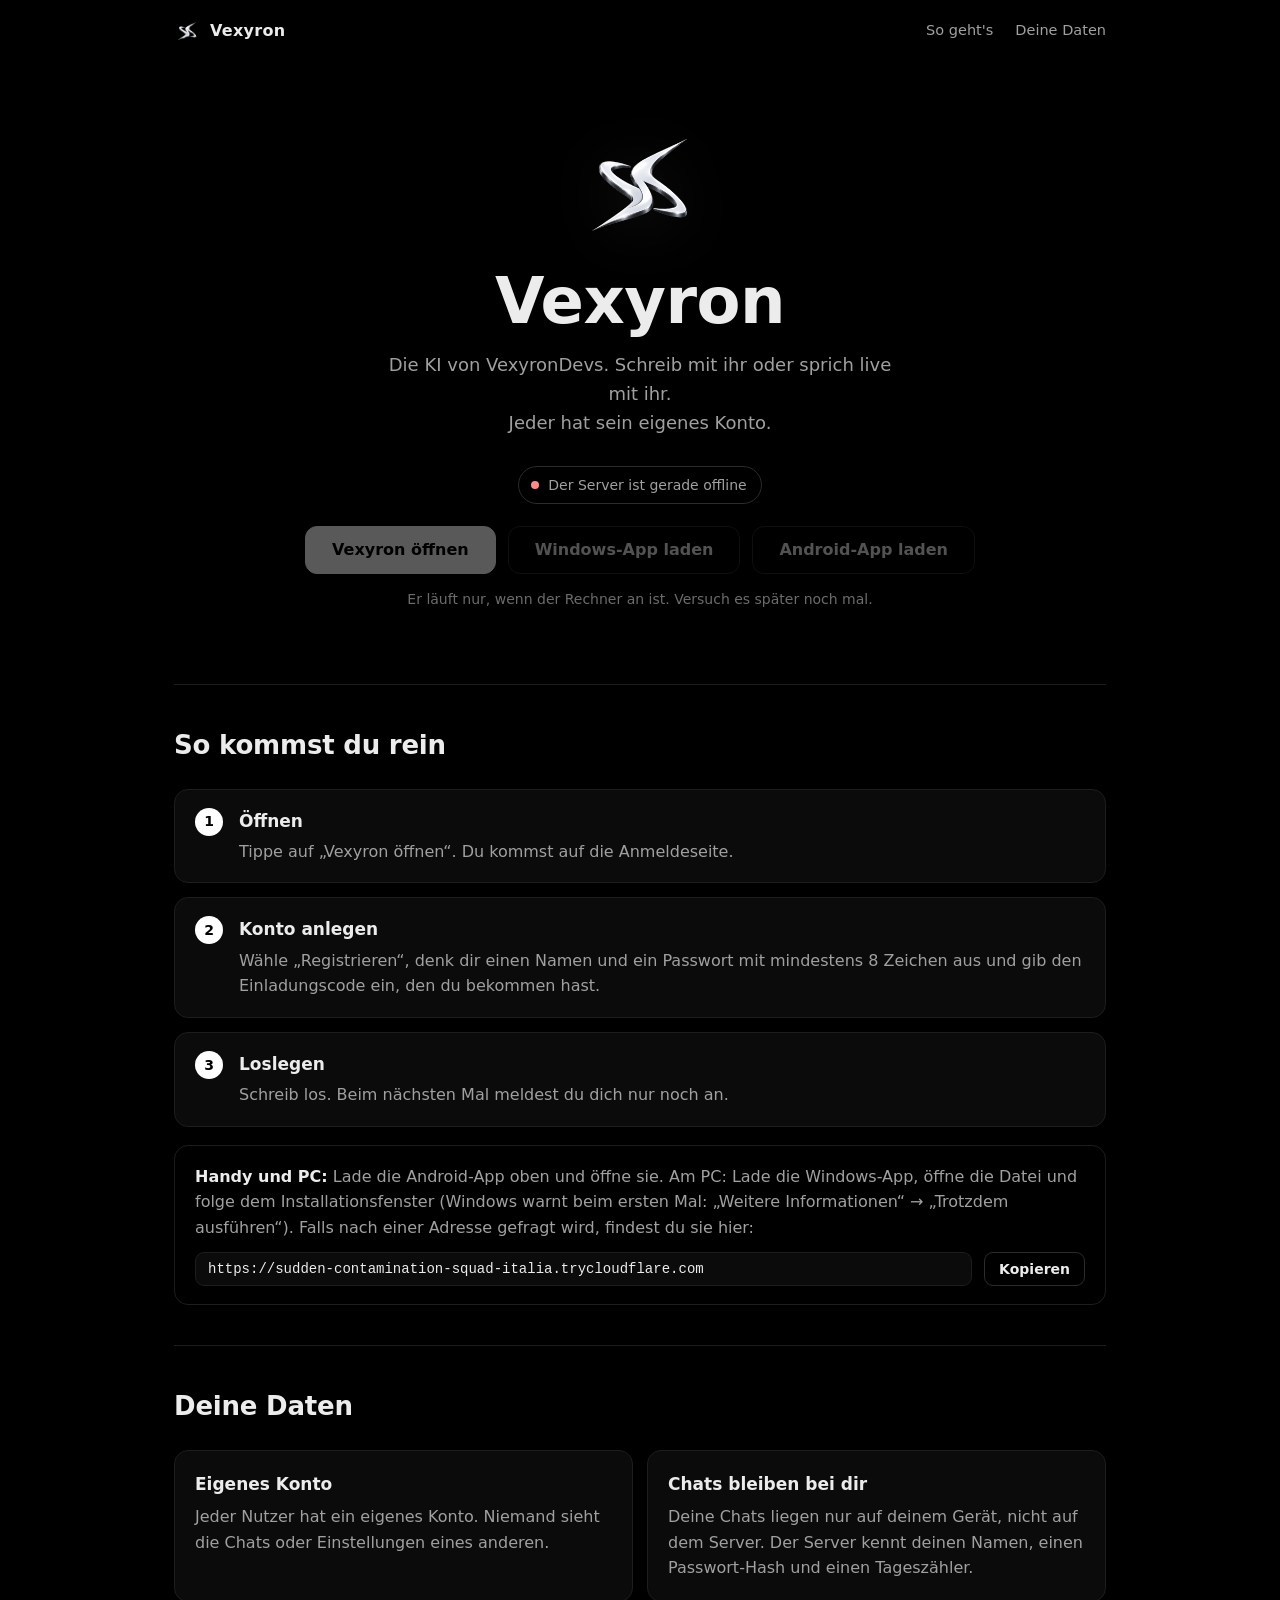
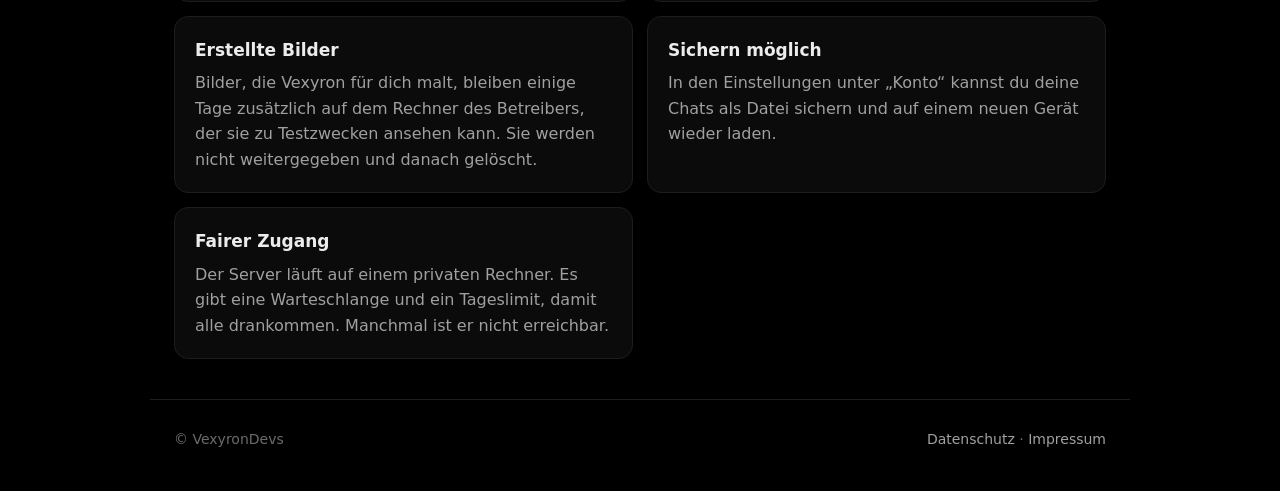
==== index.html @ 152e6f9f "Website: Installer-Download mit eigenem Download-Fenster Co-Authored-By: Claude Sonnet 5.5 <noreply@" ====
<!doctype html>
<html lang="de">
<head>
<meta charset="utf-8">
<meta name="viewport" content="width=device-width, initial-scale=1">
<title>Vexyron</title>
<meta name="description" content="Vexyron – die KI von VexyronDevs. Chatte schriftlich oder per Sprache, mit eigenem Konto.">
<meta name="theme-color" content="#000000">
<link rel="icon" href="favicon.png">
<link rel="stylesheet" href="style.css">
</head>
<body>
<header class="top">
  <a class="brand" href="./"><img src="icon.png" alt=""><span>Vexyron</span></a>
  <nav>
    <a href="#so">So geht's</a>
    <a href="#daten">Deine Daten</a>
  </nav>
</header>

<main>
  <section class="hero">
    <img class="hero-ico" src="icon.png" alt="">
    <h1>Vexyron</h1>
    <p class="lead">Die KI von VexyronDevs. Schreib mit ihr oder sprich live mit ihr.<br>Jeder hat sein eigenes Konto.</p>

    <div class="status" id="status" data-state="check"><i></i><span id="status-text">Prüfe den Server …</span></div>

    <div class="cta">
      <a class="btn primary" id="open" href="#" aria-disabled="true">Vexyron öffnen</a>
      <a class="btn" id="win" href="#" aria-disabled="true">Windows-App laden</a>
      <a class="btn" id="apk" href="#" aria-disabled="true">Android-App laden</a>
    </div>
    <p class="hint" id="hint"></p>
  </section>

  <section id="so" class="block">
    <h2>So kommst du rein</h2>
    <ol class="steps">
      <li><b>Öffnen</b><span>Tippe auf „Vexyron öffnen“. Du kommst auf die Anmeldeseite.</span></li>
      <li><b>Konto anlegen</b><span>Wähle „Registrieren“, denk dir einen Namen und ein Passwort mit mindestens 8 Zeichen aus und gib den Einladungscode ein, den du bekommen hast.</span></li>
      <li><b>Loslegen</b><span>Schreib los. Beim nächsten Mal meldest du dich nur noch an.</span></li>
    </ol>
    <div class="note" id="app-note">
      <b>Handy und PC:</b> Lade die Android-App oben und öffne sie. Am PC: Lade die Windows-App, öffne die Datei und folge dem Installationsfenster (Windows warnt beim ersten Mal: „Weitere Informationen“ → „Trotzdem ausführen“). Falls nach einer Adresse gefragt wird, findest du sie hier:
      <div class="addr"><code id="addr">–</code><button class="btn small" id="copy" type="button">Kopieren</button></div>
    </div>
  </section>

  <section id="daten" class="block">
    <h2>Deine Daten</h2>
    <div class="cards">
      <div class="card"><b>Eigenes Konto</b><span>Jeder Nutzer hat ein eigenes Konto. Niemand sieht die Chats oder Einstellungen eines anderen.</span></div>
      <div class="card"><b>Chats bleiben bei dir</b><span>Deine Chats liegen nur auf deinem Gerät, nicht auf dem Server. Der Server kennt deinen Namen, einen Passwort-Hash und einen Tageszähler.</span></div>
      <div class="card"><b>Erstellte Bilder</b><span>Bilder, die Vexyron für dich malt, bleiben einige Tage zusätzlich auf dem Rechner des Betreibers, der sie zu Testzwecken ansehen kann. Sie werden nicht weitergegeben und danach gelöscht.</span></div>
      <div class="card"><b>Sichern möglich</b><span>In den Einstellungen unter „Konto“ kannst du deine Chats als Datei sichern und auf einem neuen Gerät wieder laden.</span></div>
      <div class="card"><b>Fairer Zugang</b><span>Der Server läuft auf einem privaten Rechner. Es gibt eine Warteschlange und ein Tageslimit, damit alle drankommen. Manchmal ist er nicht erreichbar.</span></div>
    </div>
  </section>
</main>

<footer>
  <span>© VexyronDevs</span>
  <span><a href="datenschutz.html">Datenschutz</a> · <a href="impressum.html">Impressum</a></span>
</footer>

<div class="dl" id="dl" hidden>
  <div class="dl-card">
    <img src="icon.png" alt="">
    <h2 id="dl-t">Vexyron wird geladen</h2>
    <div class="dl-bar"><i id="dl-f"></i></div>
    <p class="dl-n" id="dl-n">Starte …</p>
    <p class="dl-h" id="dl-h"></p>
    <button class="btn small" id="dl-x" type="button">Abbrechen</button>
  </div>
</div>

<script src="site.js"></script>
</body>
</html>
---- style.css ----
:root {
  --bg: #000;
  --panel: #0b0b0b;
  --line: #1d1d1d;
  --line2: #2b2b2b;
  --text: #ececec;
  --dim: #a0a0a0;
  --mute: #6b6b6b;
  --white: #fff;
  --ok: #7ee2a8;
  --bad: #ff8a8a;
  --edge: 24px;
  color-scheme: dark;
}
* { box-sizing: border-box; }
html { scroll-behavior: smooth; }
body { margin: 0; background: var(--bg); color: var(--text); font: 16px/1.6 "Segoe UI Variable Text", "Segoe UI", system-ui, -apple-system, Roboto, sans-serif; -webkit-font-smoothing: antialiased; }
a { color: inherit; }
::selection { background: rgba(255, 255, 255, .22); }

.top { display: flex; align-items: center; justify-content: space-between; max-width: 980px; margin: 0 auto; padding: 18px var(--edge); }
.brand { display: flex; align-items: center; gap: 10px; text-decoration: none; font-weight: 600; letter-spacing: .3px; }
.brand img { width: 26px; height: 26px; object-fit: contain; }
.top nav { display: flex; gap: 22px; }
.top nav a { color: var(--dim); text-decoration: none; font-size: 14.5px; transition: color .15s; }
.top nav a:hover { color: var(--white); }

main { max-width: 980px; margin: 0 auto; padding: 0 var(--edge); }

.hero { text-align: center; padding: 56px 0 72px; }
.hero-ico { width: 132px; height: 132px; object-fit: contain; display: block; margin: 0 auto 18px; filter: drop-shadow(0 8px 30px rgba(255, 255, 255, .08)); animation: float 6s ease-in-out infinite; }
@keyframes float { 50% { transform: translateY(-6px); } }
.hero h1 { margin: 0; font-size: clamp(40px, 8vw, 64px); line-height: 1.05; letter-spacing: -.5px; font-weight: 700; }
.lead { margin: 16px auto 0; max-width: 520px; color: var(--dim); font-size: 18px; }

.status { display: inline-flex; align-items: center; gap: 9px; margin-top: 28px; padding: 7px 14px 7px 12px; border: 1px solid var(--line2); border-radius: 999px; font-size: 14px; color: var(--dim); }
.status i { width: 8px; height: 8px; border-radius: 50%; background: var(--mute); }
.status[data-state="on"] { color: var(--text); }
.status[data-state="on"] i { background: var(--ok); box-shadow: 0 0 10px rgba(126, 226, 168, .7); }
.status[data-state="off"] i { background: var(--bad); }
.status[data-state="check"] i { animation: pulse 1.2s ease-in-out infinite; }
@keyframes pulse { 50% { opacity: .3; } }

.cta { display: flex; flex-wrap: wrap; gap: 12px; justify-content: center; margin-top: 22px; }
.btn { display: inline-flex; align-items: center; justify-content: center; min-height: 48px; padding: 0 26px; border: 1px solid var(--line2); border-radius: 12px; background: transparent; color: var(--text); font: inherit; font-weight: 600; text-decoration: none; cursor: pointer; transition: background .15s, border-color .15s, color .15s, opacity .15s; }
.btn:hover { background: #121212; border-color: #444; }
.btn.primary { background: var(--white); color: #000; border-color: var(--white); }
.btn.primary:hover { background: #e6e6e6; border-color: #e6e6e6; }
.btn.small { min-height: 34px; padding: 0 14px; font-size: 14px; border-radius: 9px; }
.btn[aria-disabled="true"] { opacity: .35; pointer-events: none; }
.hint { min-height: 24px; margin: 14px 0 0; color: var(--mute); font-size: 14px; }

.block { padding: 40px 0; border-top: 1px solid var(--line); }
.block h2 { margin: 0 0 22px; font-size: 26px; letter-spacing: -.2px; }

.steps { list-style: none; margin: 0; padding: 0; display: grid; gap: 14px; counter-reset: s; }
.steps li { display: grid; gap: 4px; padding: 18px 20px 18px 64px; position: relative; border: 1px solid var(--line); border-radius: 14px; background: var(--panel); counter-increment: s; }
.steps li::before { content: counter(s); position: absolute; left: 20px; top: 18px; width: 28px; height: 28px; display: grid; place-items: center; border-radius: 50%; background: var(--white); color: #000; font-weight: 700; font-size: 14px; }
.steps b { font-size: 17px; }
.steps span { color: var(--dim); }

.note { margin-top: 18px; padding: 18px 20px; border: 1px solid var(--line); border-radius: 14px; color: var(--dim); }
.note b { color: var(--text); }
.addr { display: flex; align-items: center; gap: 12px; margin-top: 12px; flex-wrap: wrap; }
.addr code { flex: 1; min-width: 0; padding: 8px 12px; border-radius: 9px; background: var(--panel); border: 1px solid var(--line); color: var(--text); font: 14px ui-monospace, "Cascadia Mono", Consolas, monospace; overflow-wrap: anywhere; }

.cards { display: grid; grid-template-columns: repeat(2, 1fr); gap: 14px; }
.card { display: grid; gap: 6px; align-content: start; padding: 20px; border: 1px solid var(--line); border-radius: 14px; background: var(--panel); }
.card b { font-size: 17px; }
.card span { color: var(--dim); }

footer { display: flex; flex-wrap: wrap; gap: 12px; justify-content: space-between; max-width: 980px; margin: 0 auto; padding: 28px var(--edge) 40px; border-top: 1px solid var(--line); color: var(--mute); font-size: 14px; }
footer a { color: var(--dim); text-decoration: none; }
footer a:hover { color: var(--white); }

.page { max-width: 720px; margin: 0 auto; padding: 8px var(--edge) 60px; }
.page h1 { font-size: 34px; letter-spacing: -.3px; margin: 24px 0 8px; }
.page h2 { font-size: 20px; margin: 30px 0 6px; }
.page p, .page li { color: var(--dim); }
.page .todo { color: #ffd78a; }

@media (max-width: 680px) {
  :root { --edge: 16px; }
  .hero { padding: 36px 0 52px; }
  .cards { grid-template-columns: 1fr; }
  .cta .btn { width: 100%; }
  .top nav { gap: 16px; }
}
@media (prefers-reduced-motion: reduce) { .hero-ico { animation: none; } html { scroll-behavior: auto; } }

/* download window */
.dl { position: fixed; inset: 0; z-index: 50; display: grid; place-items: center; padding: 20px; background: rgba(0, 0, 0, .86); backdrop-filter: blur(6px); }
.dl[hidden] { display: none; }
.dl-card { width: 100%; max-width: 400px; padding: 30px 26px 24px; border: 1px solid var(--line2); border-radius: 18px; background: var(--panel); text-align: center; }
.dl-card img { width: 64px; height: 64px; object-fit: contain; display: block; margin: 0 auto 14px; }
.dl-card h2 { margin: 0 0 18px; font-size: 19px; font-weight: 600; }
.dl-bar { height: 8px; border-radius: 4px; background: #1a1a1a; overflow: hidden; }
.dl-bar i { display: block; height: 100%; width: 0; border-radius: 4px; background: var(--white); transition: width .2s linear; }
.dl-bar.wait i { width: 35%; animation: dlslide 1.2s ease-in-out infinite alternate; }
@keyframes dlslide { from { margin-left: 0; } to { margin-left: 65%; } }
.dl-n { margin: 12px 0 0; color: var(--dim); font-size: 14px; font-variant-numeric: tabular-nums; }
.dl-h { min-height: 22px; margin: 10px 0 14px; color: var(--mute); font-size: 13.5px; line-height: 1.5; }
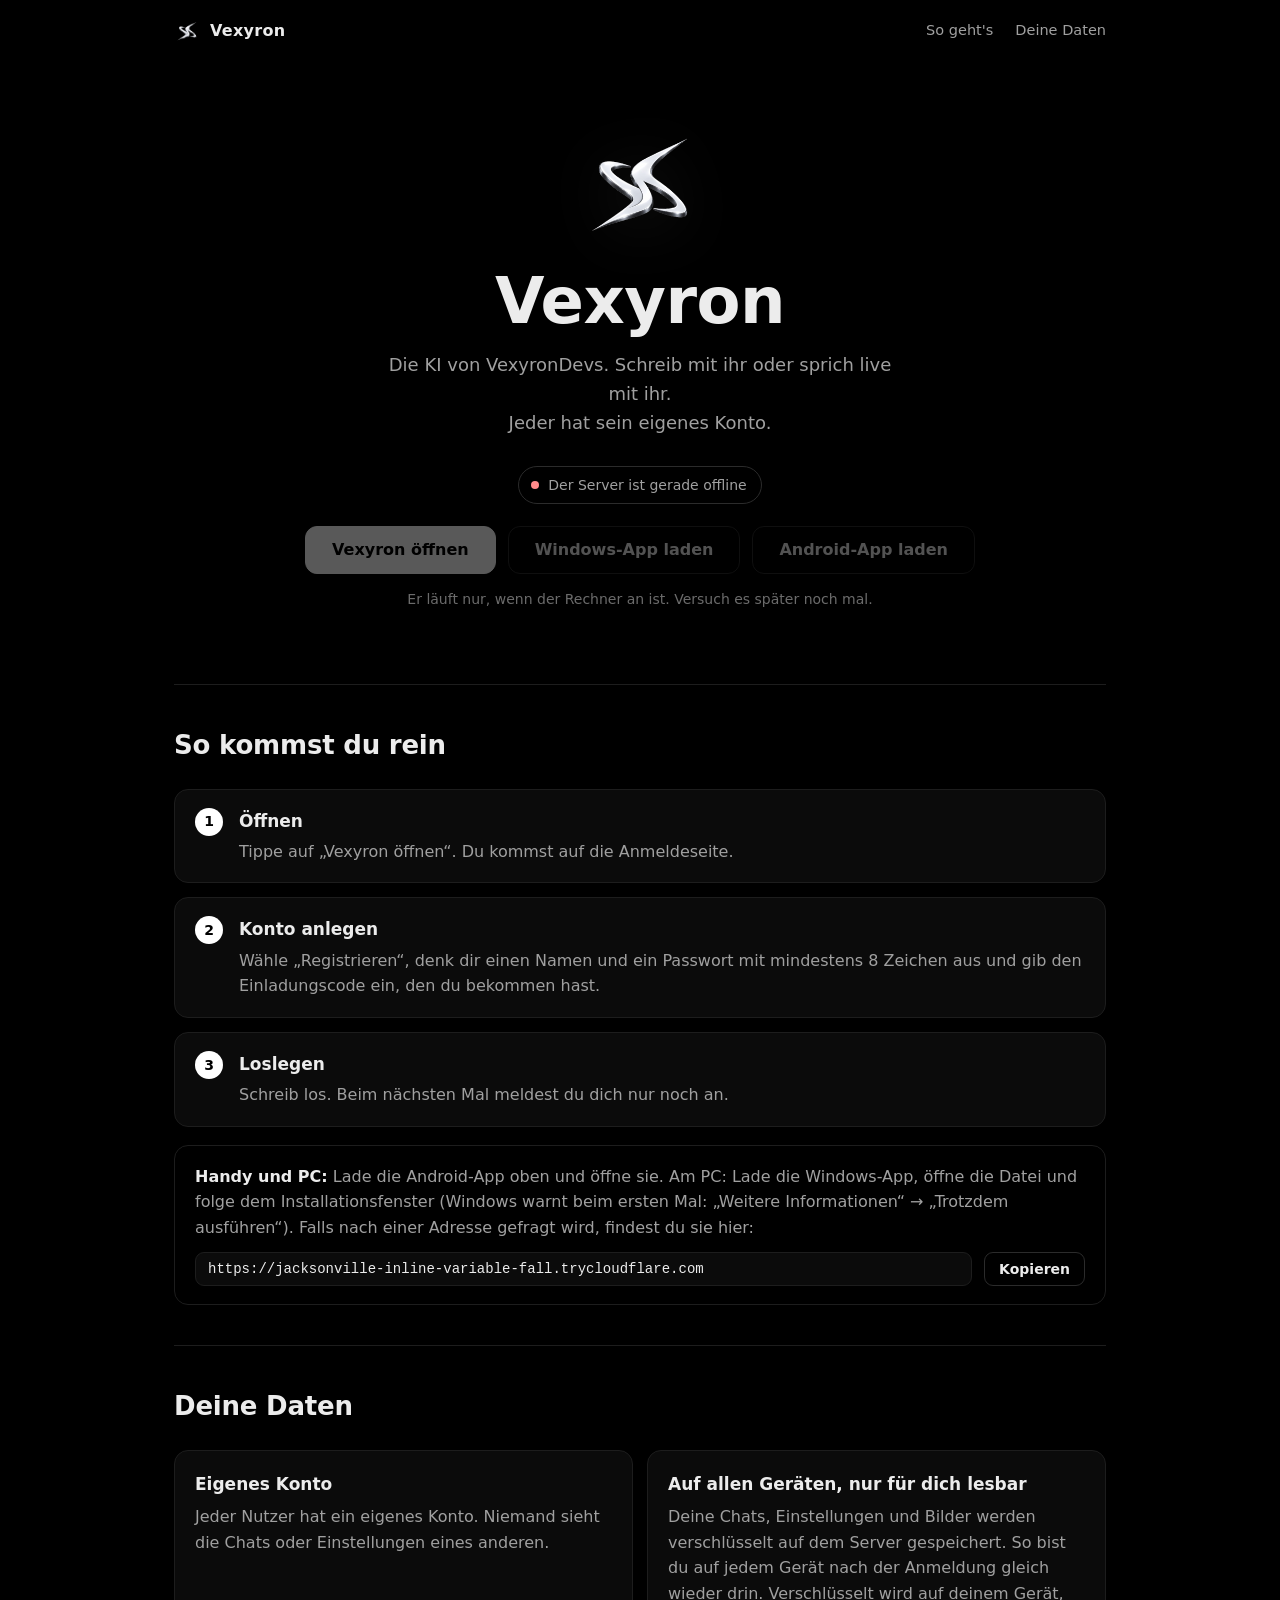
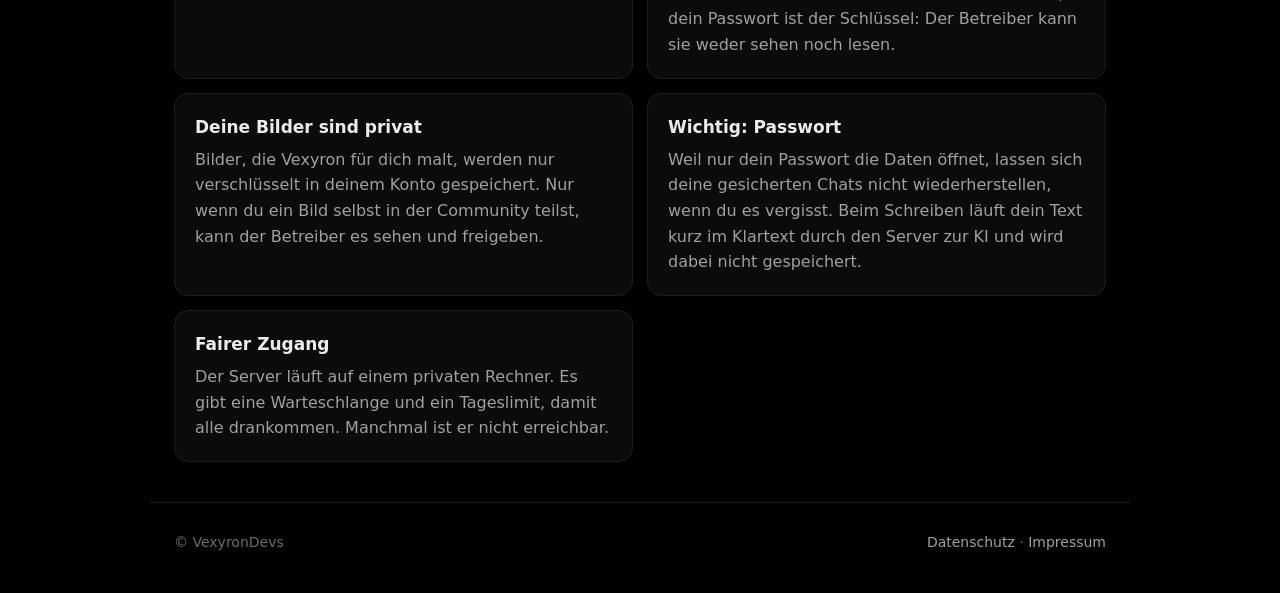
==== commit 6f0b1612: "Website: Chats und Bilder verschlüsselt auf dem Server, nur für dich lesbar Co-Authored-By: Claude S" ====
--- a/index.html
+++ b/index.html
@@ -51,9 +51,9 @@
     <h2>Deine Daten</h2>
     <div class="cards">
       <div class="card"><b>Eigenes Konto</b><span>Jeder Nutzer hat ein eigenes Konto. Niemand sieht die Chats oder Einstellungen eines anderen.</span></div>
-      <div class="card"><b>Chats bleiben bei dir</b><span>Deine Chats liegen nur auf deinem Gerät, nicht auf dem Server. Der Server kennt deinen Namen, einen Passwort-Hash und einen Tageszähler.</span></div>
-      <div class="card"><b>Erstellte Bilder</b><span>Bilder, die Vexyron für dich malt, bleiben einige Tage zusätzlich auf dem Rechner des Betreibers, der sie zu Testzwecken ansehen kann. Sie werden nicht weitergegeben und danach gelöscht.</span></div>
-      <div class="card"><b>Sichern möglich</b><span>In den Einstellungen unter „Konto“ kannst du deine Chats als Datei sichern und auf einem neuen Gerät wieder laden.</span></div>
+      <div class="card"><b>Auf allen Geräten, nur für dich lesbar</b><span>Deine Chats, Einstellungen und Bilder werden verschlüsselt auf dem Server gespeichert. So bist du auf jedem Gerät nach der Anmeldung gleich wieder drin. Verschlüsselt wird auf deinem Gerät, dein Passwort ist der Schlüssel: Der Betreiber kann sie weder sehen noch lesen.</span></div>
+      <div class="card"><b>Deine Bilder sind privat</b><span>Bilder, die Vexyron für dich malt, werden nur verschlüsselt in deinem Konto gespeichert. Nur wenn du ein Bild selbst in der Community teilst, kann der Betreiber es sehen und freigeben.</span></div>
+      <div class="card"><b>Wichtig: Passwort</b><span>Weil nur dein Passwort die Daten öffnet, lassen sich deine gesicherten Chats nicht wiederherstellen, wenn du es vergisst. Beim Schreiben läuft dein Text kurz im Klartext durch den Server zur KI und wird dabei nicht gespeichert.</span></div>
       <div class="card"><b>Fairer Zugang</b><span>Der Server läuft auf einem privaten Rechner. Es gibt eine Warteschlange und ein Tageslimit, damit alle drankommen. Manchmal ist er nicht erreichbar.</span></div>
     </div>
   </section>
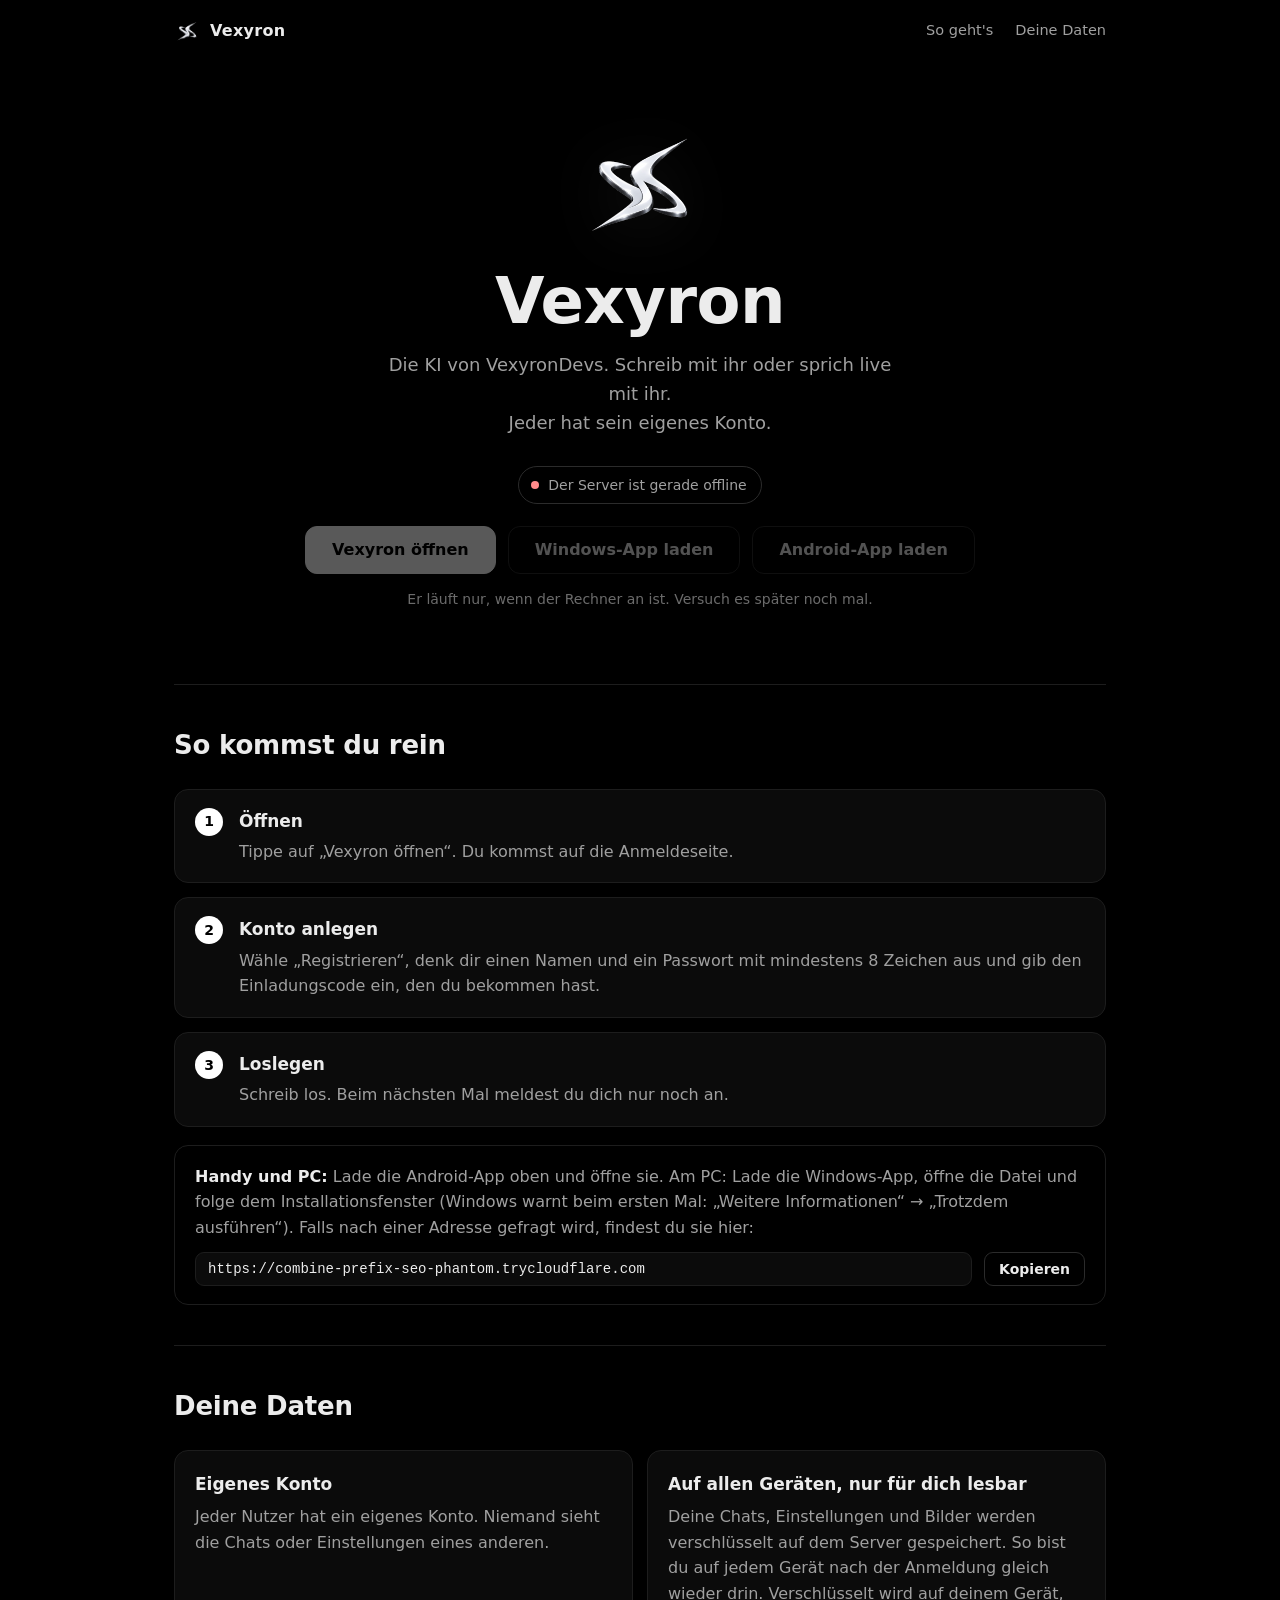
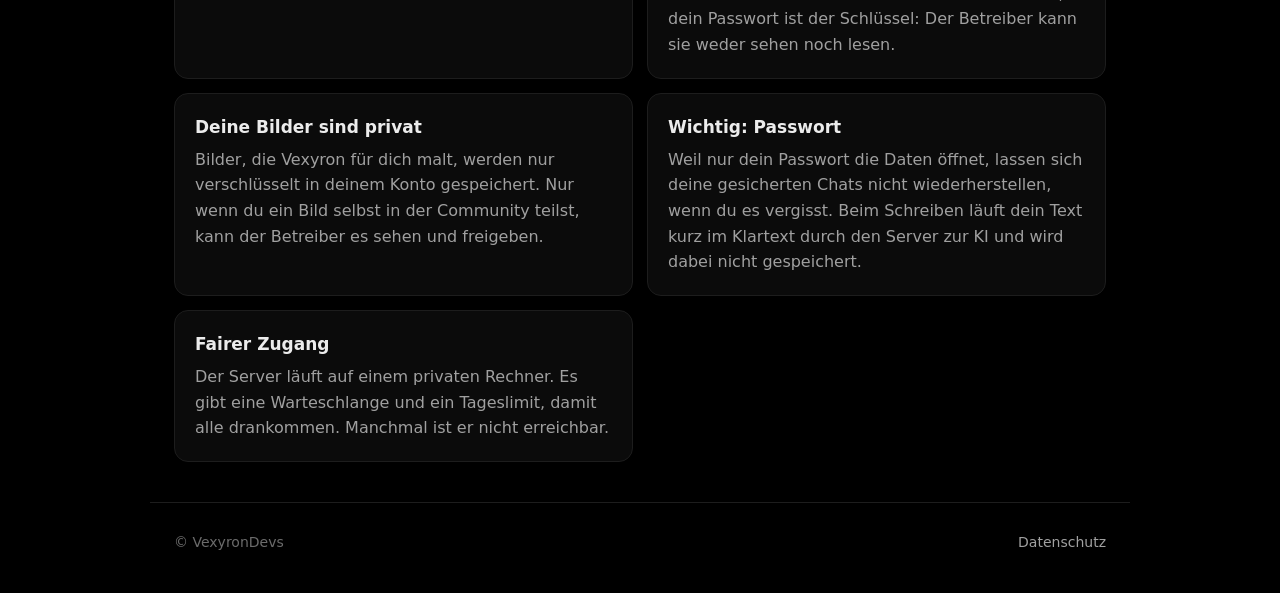
==== commit c0a52c75: "Impressum entfernt" ====
--- a/index.html
+++ b/index.html
@@ -61,7 +61,7 @@
 
 <footer>
   <span>© VexyronDevs</span>
-  <span><a href="datenschutz.html">Datenschutz</a> · <a href="impressum.html">Impressum</a></span>
+  <span><a href="datenschutz.html">Datenschutz</a></span>
 </footer>
 
 <div class="dl" id="dl" hidden>
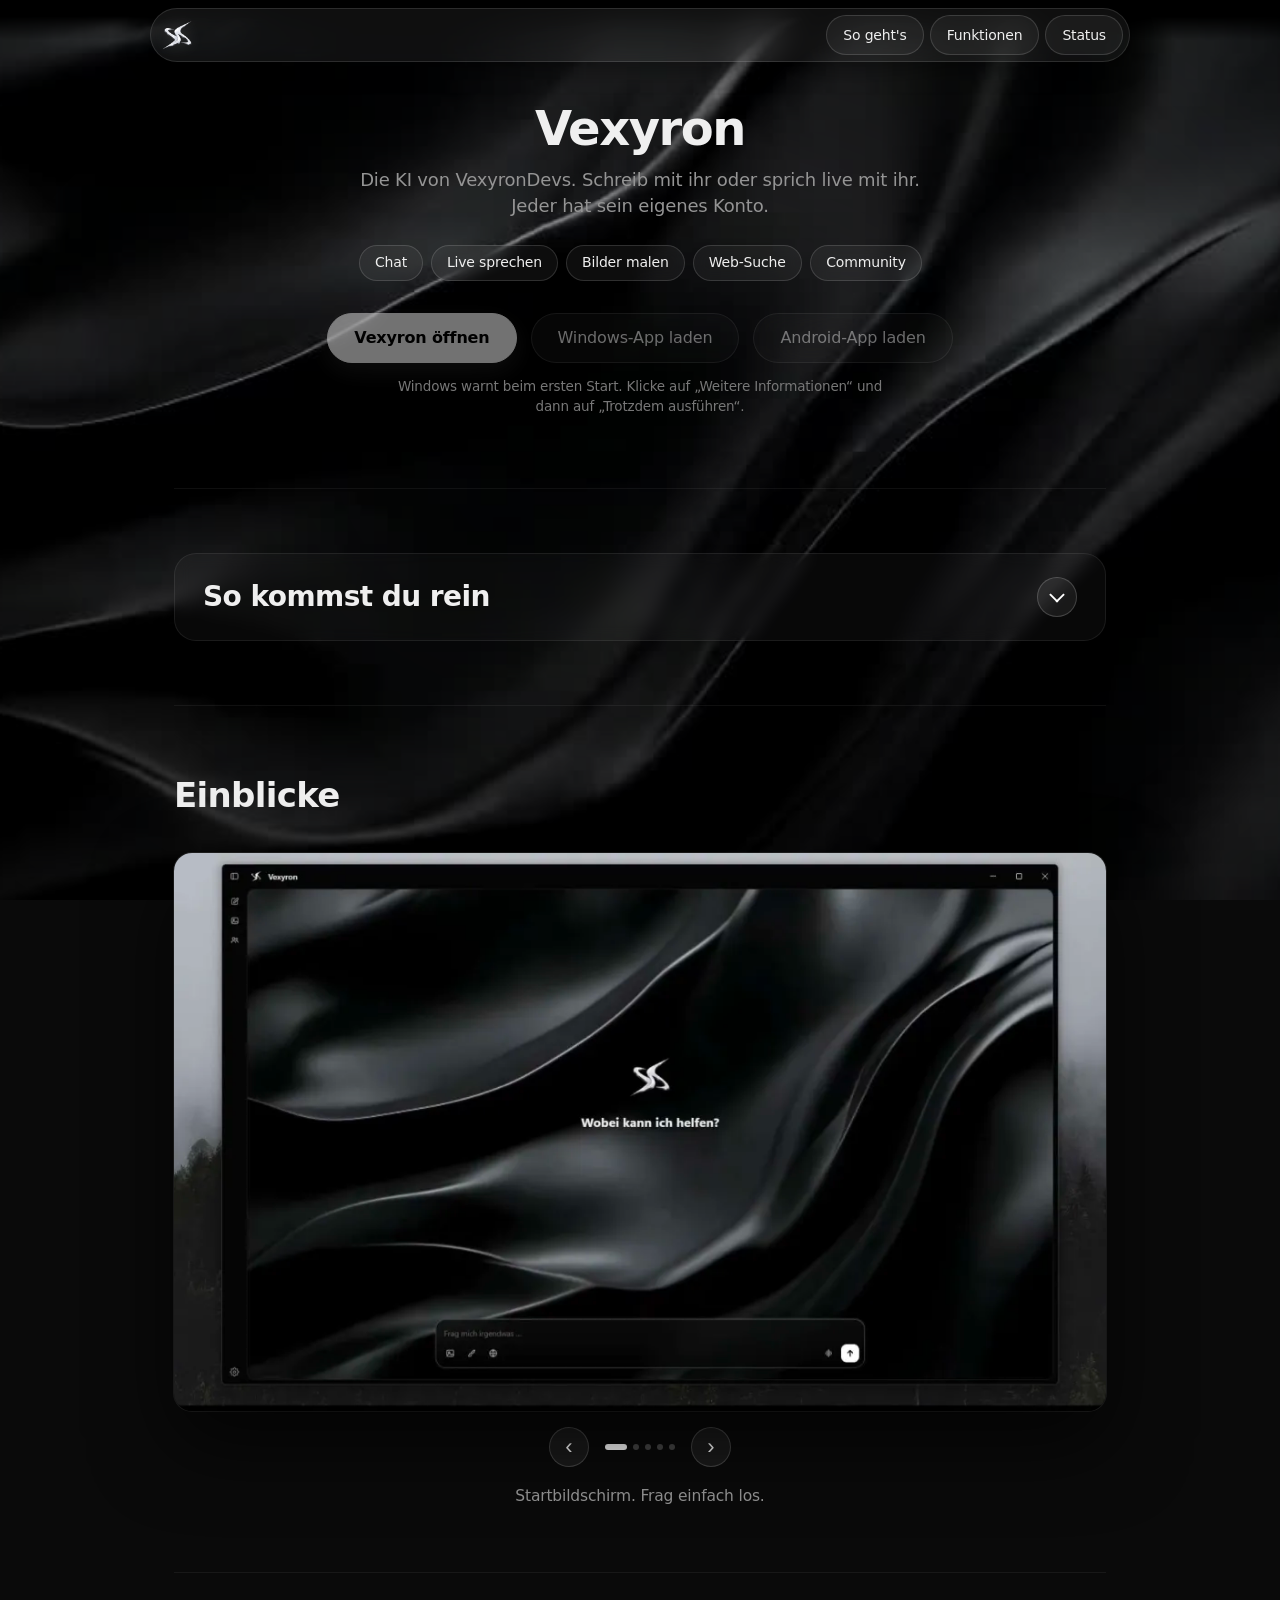
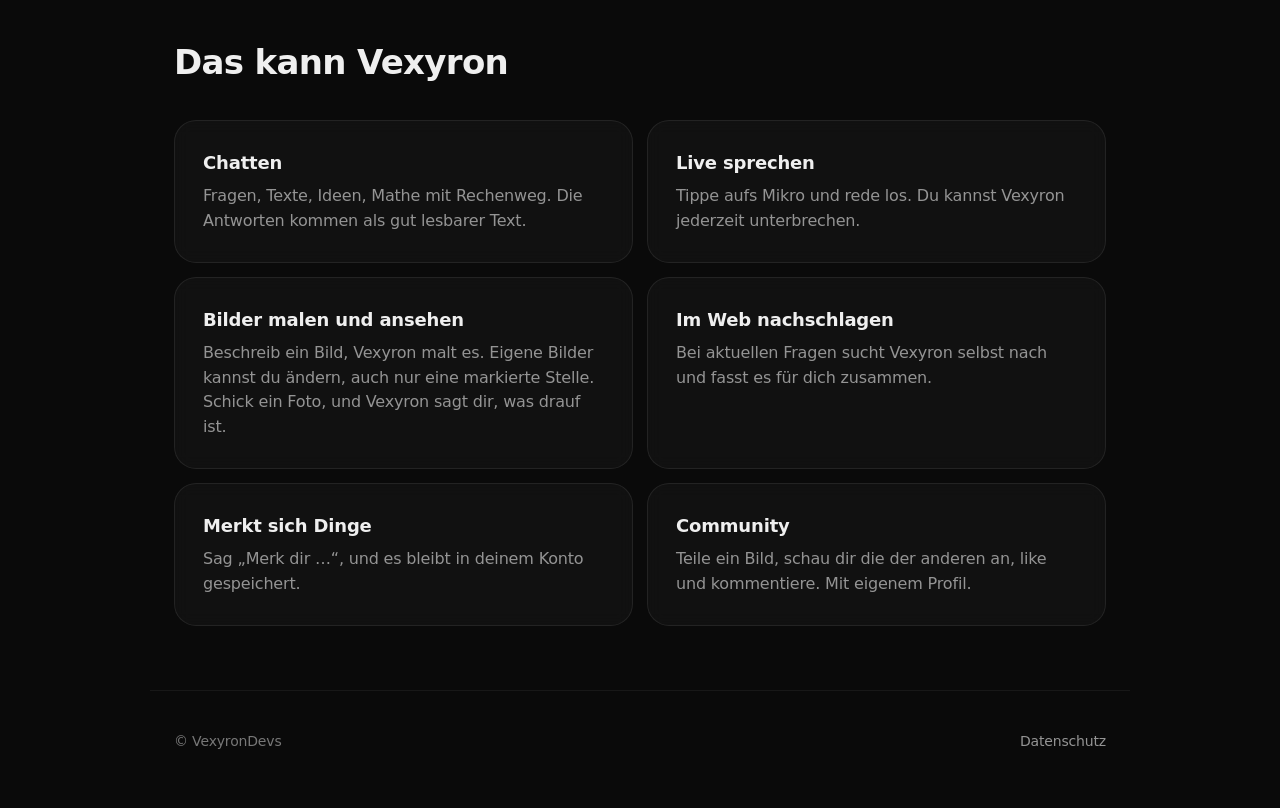
==== commit 12913949: "Neue Startseite mit Galerie, Video-Hintergrund und einheitlichem Design - Startseite: Galerie mit 5 " ====
--- a/index.html
+++ b/index.html
@@ -4,57 +4,356 @@
 <meta charset="utf-8">
 <meta name="viewport" content="width=device-width, initial-scale=1">
 <title>Vexyron</title>
-<meta name="description" content="Vexyron – die KI von VexyronDevs. Chatte schriftlich oder per Sprache, mit eigenem Konto.">
-<meta name="theme-color" content="#000000">
+<meta name="description" content="Vexyron, die KI von VexyronDevs. Schreib mit ihr oder sprich live mit ihr. Jeder hat sein eigenes Konto.">
+<meta name="theme-color" content="#080808">
 <link rel="icon" href="favicon.png">
-<link rel="stylesheet" href="style.css">
+<meta property="og:type" content="website">
+<meta property="og:title" content="Vexyron">
+<meta property="og:description" content="Die KI von VexyronDevs. Schreib mit ihr, sprich live mit ihr, lass sie Bilder malen.">
+<meta property="og:image" content="https://vexyrondev.github.io/VexyronDevs/Screenshot_20261027_005911_Gallery.webp">
+<style>
+:root {
+  --bg:#0a0a0a;--panel:#121212;--line:#222;--line2:#2a2a2a;
+  --text:#efefef;--dim:#949494;--mute:#777;--white:#fff;
+  --accent:#fff;--accent-hover:#e6e6e6;--edge:24px;
+  color-scheme:dark;
+}
+*{box-sizing:border-box}
+html{scroll-behavior:smooth}
+body{
+  margin:0;background:var(--bg);color:var(--text);
+  font:17px/1.5 -apple-system,"SF Pro Text","SF Pro Display","Helvetica Neue","Segoe UI Variable Text","Segoe UI",system-ui,sans-serif;
+  -webkit-font-smoothing:antialiased;letter-spacing:-.01em;
+  padding-left:max(0px,env(safe-area-inset-left,0px));
+  padding-right:max(0px,env(safe-area-inset-right,0px));
+}
+a{color:inherit;text-decoration:none}
+
+#vbg{
+  position:fixed;inset:0;z-index:0;pointer-events:none;
+  background:radial-gradient(ellipse 80% 60% at 50% 10%,rgba(255,255,255,.04) 0%,transparent 70%),
+    radial-gradient(ellipse 60% 40% at 20% 80%,rgba(255,255,255,.02) 0%,transparent 60%),#080808;
+}
+#vbg::after{content:"";position:absolute;inset:0;background:radial-gradient(ellipse 50% 50% at 50% 50%,transparent 50%,rgba(0,0,0,.55) 100%)}
+
+.top{
+  position:sticky;top:8px;z-index:40;
+  display:flex;align-items:center;justify-content:space-between;
+  max-width:980px;margin:8px auto 0;padding:6px;
+  border:1px solid rgba(255,255,255,.12);border-radius:999px;
+  background:rgba(255,255,255,.06);
+  backdrop-filter:blur(18px);-webkit-backdrop-filter:blur(18px);
+  box-shadow:0 6px 24px rgba(0,0,0,.4);
+}
+.brand{display:inline-flex;align-items:center;padding:0;transition:transform .1s,opacity .15s}
+.brand:hover{transform:translateY(-1px);opacity:.85}
+.brand img{width:40px;height:40px;object-fit:contain;filter:drop-shadow(0 0 8px rgba(255,255,255,.15))}
+.top nav{display:flex;gap:6px}
+.top nav a{
+  display:inline-flex;align-items:center;height:40px;padding:0 16px;
+  border:1px solid rgba(255,255,255,.14);border-radius:999px;
+  background:rgba(255,255,255,.05);color:var(--text);
+  font-size:14px;font-weight:500;
+  transition:background .15s,border-color .15s,transform .1s;
+}
+.top nav a:hover{background:rgba(255,255,255,.12);border-color:rgba(255,255,255,.28);transform:translateY(-1px)}
+
+main{max-width:980px;margin:0 auto;padding:0 var(--edge);position:relative;z-index:2}
+
+.hero{text-align:center;padding:80px 0 96px}
+.hero-ico{
+  width:160px;height:160px;object-fit:contain;display:block;margin:0 auto 32px;
+  filter:drop-shadow(0 20px 50px rgba(255,255,255,.10));
+  animation:float 6s ease-in-out infinite;
+}
+@keyframes float{50%{transform:translateY(-8px)}}
+.hero h1{margin:0;font-size:clamp(56px,11vw,92px);line-height:.98;letter-spacing:-.035em;font-weight:700}
+.lead{margin:24px auto 0;max-width:620px;color:var(--dim);font-size:22px;line-height:1.4;letter-spacing:-.01em}
+
+.cta{display:flex;flex-wrap:wrap;gap:14px;justify-content:center;margin-top:32px}
+.btn{
+  display:inline-flex;align-items:center;justify-content:center;
+  min-height:50px;padding:0 26px;
+  border:1px solid rgba(255,255,255,.14);border-radius:999px;
+  background:rgba(255,255,255,.06);color:var(--text);
+  font:inherit;font-size:16px;font-weight:500;letter-spacing:-.01em;
+  cursor:pointer;transition:transform .15s,background .2s,border-color .2s,box-shadow .2s;
+  backdrop-filter:blur(8px);-webkit-backdrop-filter:blur(8px);
+}
+.btn:hover{transform:translateY(-2px);background:rgba(255,255,255,.12);border-color:rgba(255,255,255,.28)}
+.btn.primary{background:var(--accent);color:#000;border-color:var(--accent);font-weight:600;box-shadow:0 8px 24px rgba(255,255,255,.12)}
+.btn.primary:hover{background:var(--accent-hover);border-color:var(--accent-hover);box-shadow:0 12px 32px rgba(255,255,255,.18)}
+
+.block{padding:64px 0;border-top:1px solid rgba(255,255,255,.06)}
+.block h2{margin:0 0 32px;font-size:34px;font-weight:700;letter-spacing:-.02em}
+
+.steps{list-style:none;margin:0;padding:0;display:grid;gap:12px;counter-reset:s}
+.steps li{
+  display:grid;gap:6px;padding:24px 26px 24px 74px;position:relative;
+  border:1px solid rgba(255,255,255,.08);border-radius:20px;
+  background:rgba(255,255,255,.03);counter-increment:s;
+  transition:transform .2s,border-color .2s,box-shadow .2s,background .2s;
+  backdrop-filter:blur(8px);-webkit-backdrop-filter:blur(8px);
+}
+.steps li:hover{transform:translateY(-2px);border-color:rgba(255,255,255,.18);background:rgba(255,255,255,.06);box-shadow:0 16px 40px rgba(0,0,0,.4)}
+.steps li::before{
+  content:counter(s);position:absolute;left:24px;top:24px;
+  width:32px;height:32px;display:grid;place-items:center;
+  border-radius:50%;background:var(--accent);color:#000;
+  font-weight:600;font-size:15px;
+}
+.steps b{font-size:18px;color:var(--text);font-weight:600;letter-spacing:-.01em}
+.steps span{color:var(--dim);font-size:16px;line-height:1.5}
+
+.note{
+  margin-top:28px;padding:28px 30px;
+  border:1px solid rgba(255,255,255,.08);border-radius:22px;
+  color:var(--dim);background:rgba(255,255,255,.03);
+  backdrop-filter:blur(8px);-webkit-backdrop-filter:blur(8px);
+  font-size:16px;line-height:1.6;
+}
+.note b{color:var(--text);font-weight:600}
+
+.cards{display:grid;grid-template-columns:repeat(2,1fr);gap:14px}
+.card{
+  display:grid;gap:8px;align-content:start;padding:28px;
+  border:1px solid rgba(255,255,255,.08);border-radius:22px;
+  background:rgba(255,255,255,.03);
+  transition:transform .2s,border-color .2s,box-shadow .2s,background .2s;
+  backdrop-filter:blur(8px);-webkit-backdrop-filter:blur(8px);
+}
+.card:hover{transform:translateY(-3px);border-color:rgba(255,255,255,.18);background:rgba(255,255,255,.06);box-shadow:0 20px 50px rgba(0,0,0,.45)}
+.card b{font-size:18px;color:var(--text);font-weight:600;letter-spacing:-.01em}
+.card span{color:var(--dim);font-size:16px;line-height:1.55}
+
+footer{
+  position:relative;z-index:2;
+  display:flex;flex-wrap:wrap;gap:14px;justify-content:space-between;
+  max-width:980px;margin:0 auto;padding:40px var(--edge) 56px;
+  border-top:1px solid rgba(255,255,255,.06);
+  color:var(--mute);font-size:14px;
+}
+footer a{color:var(--dim);transition:color .15s}
+footer a:hover{color:var(--text)}
+
+/* ── gallery ── */
+.gallery-outer{ display:flex; flex-direction:column; gap:16px; }
+
+.gallery-wrap{
+  position:relative;border-radius:18px;overflow:hidden;
+  box-shadow:0 32px 80px rgba(0,0,0,.65),0 0 0 1px rgba(255,255,255,.1);
+}
+.gallery-track{
+  display:flex;
+  transition:transform .55s cubic-bezier(.4,0,.2,1);
+  will-change:transform;
+}
+.gallery-slide{
+  flex:0 0 100%;min-width:0;
+}
+.gallery-slide img{
+  width:100%;height:auto;display:block;
+}
+
+/* controls row below gallery */
+.gallery-controls{
+  display:flex;align-items:center;justify-content:center;gap:16px;
+}
+.gallery-btn{
+  width:40px;height:40px;border-radius:50%;flex-shrink:0;
+  border:1px solid rgba(255,255,255,.18);
+  background:rgba(255,255,255,.07);
+  color:#fff;font-size:22px;line-height:1;
+  cursor:pointer;
+  transition:background .2s,transform .15s,border-color .2s;
+  display:grid;place-items:center;padding:0;
+}
+.gallery-btn:hover{background:rgba(255,255,255,.15);border-color:rgba(255,255,255,.35);transform:scale(1.08)}
+.gallery-btn:active{transform:scale(.96)}
+
+.gallery-dots{display:flex;align-items:center;gap:6px}
+.gallery-dot{
+  width:6px;height:6px;border-radius:3px;
+  background:rgba(255,255,255,.25);cursor:pointer;
+  transition:background .25s,width .25s;
+  border:none;padding:0;flex-shrink:0;
+}
+.gallery-dot.active{width:22px;background:#fff}
+
+@media(max-width:680px){
+  :root{--edge:16px}
+  .hero{padding:40px 0 56px}
+  .hero-ico{width:116px;height:116px}
+  .cards{grid-template-columns:1fr}
+  .cta .btn{width:100%}
+  .top nav{gap:16px}
+  .gallery-wrap{border-radius:16px}
+}
+@media(prefers-reduced-motion:reduce){
+  .hero-ico{animation:none}
+  html{scroll-behavior:auto}
+  .gallery-track{transition:none}
+}
+.btn[aria-disabled="true"]{opacity:.45;pointer-events:none}
+
+.cta{scroll-margin-top:110px}
+#so,#einblicke,#kann{scroll-margin-top:22px}
+/* ── dein Stil: Text nicht markierbar, keine sichtbaren Scrollbalken ── */
+html{scrollbar-width:none}
+html::-webkit-scrollbar,body::-webkit-scrollbar{display:none}
+body{-webkit-user-select:none;user-select:none}
+::selection{background:rgba(255,255,255,.3)}
+.hero{padding:40px 0 72px}
+@media(max-width:680px){
+  .hero{padding:32px 0 56px}
+  .lead{font-size:16px;line-height:1.5;max-width:290px;margin-top:16px;text-wrap:balance}
+  .lead br{display:none}
+  .block h2{text-align:center;margin-bottom:24px}
+  .card{text-align:center;justify-items:center;padding:24px 22px}
+  footer{flex-direction:column;align-items:center;justify-content:center;text-align:center;gap:8px}
+}
+
+/* Funktions-Pillen */
+.chips{display:flex;flex-wrap:wrap;gap:8px;justify-content:center;margin:26px auto 0;max-width:640px}
+.chips span{
+  display:inline-flex;align-items:center;height:36px;padding:0 15px;
+  border:1px solid rgba(255,255,255,.14);border-radius:999px;
+  background:rgba(255,255,255,.05);color:var(--text);font-size:14px;font-weight:500;
+  backdrop-filter:blur(8px);-webkit-backdrop-filter:blur(8px);
+}
+
+/* Server-Status + Windows-Hinweis */
+.state{display:inline-flex;align-items:center;justify-content:center;gap:9px;margin:22px 0 0;color:var(--dim);font-size:14px}
+.state i{width:8px;height:8px;border-radius:50%;background:#555;flex:none}
+.state[data-state="on"] i{background:#fff;box-shadow:0 0 12px rgba(255,255,255,.8)}
+.state[data-state="on"]{color:var(--text)}
+.state[data-state="off"] i{background:#7a7a7a}
+#hint{display:block;margin:6px 0 0}
+.winhint{margin:14px auto 0;max-width:520px;color:var(--mute);font-size:13.5px;line-height:1.45}
+
+/* Bildunterschrift der Galerie */
+.gallery-cap{margin:2px 0 0;text-align:center;color:var(--dim);font-size:15.5px;min-height:1.5em;transition:opacity .25s}
+
+/* sanftes Einblenden, nur wenn JS laeuft */
+html.js .reveal{opacity:0;transform:translateY(18px);transition:opacity .7s ease,transform .7s ease}
+html.js .reveal.in{opacity:1;transform:none}
+@media(prefers-reduced-motion:reduce){html.js .reveal{opacity:1;transform:none;transition:none}}
+
+/* Dropdown: So kommst du rein */
+.drop{border:1px solid rgba(255,255,255,.08);border-radius:22px;background:rgba(255,255,255,.03);backdrop-filter:blur(8px);-webkit-backdrop-filter:blur(8px);transition:border-color .2s,background .2s}
+.drop:hover,.drop.is-open{border-color:rgba(255,255,255,.18);background:rgba(255,255,255,.05)}
+.drop summary{list-style:none;cursor:pointer;display:flex;align-items:center;justify-content:space-between;gap:16px;padding:22px 28px;-webkit-tap-highlight-color:transparent}
+.drop summary::-webkit-details-marker{display:none}
+.drop summary h2{margin:0;font-size:28px}
+.chev{width:40px;height:40px;flex:none;border-radius:50%;border:1px solid rgba(255,255,255,.18);background:rgba(255,255,255,.07);position:relative;transition:transform .4s cubic-bezier(.4,0,.2,1),background .2s}
+.chev::before{content:"";position:absolute;left:50%;top:50%;width:9px;height:9px;border-right:2px solid #fff;border-bottom:2px solid #fff;transform:translate(-50%,-70%) rotate(45deg)}
+.drop summary:hover .chev{background:rgba(255,255,255,.15)}
+.drop.is-open .chev{transform:rotate(180deg)}
+.drop-body{box-sizing:border-box;padding:4px 22px 24px}
+@media(max-width:680px){.drop summary{padding:18px 20px}.drop summary h2{font-size:23px}.drop-body{padding:2px 14px 18px}}
+@media(prefers-reduced-motion:reduce){.chev{transition:none}}
+
+/* Icons nur auf dem Handy, am PC steht der Text */
+.top nav a .ic{display:none;width:19px;height:19px}
+
+/* Handy: schlanke Leiste mit Abstand zum Rand */
+@media(max-width:680px){
+  .top{top:16px;margin:16px var(--edge) 0;padding:4px 4px 4px 8px}
+  .brand img{width:34px;height:34px}
+  .top nav{gap:6px}
+  .top nav a{width:36px;height:36px;padding:0;justify-content:center;border-color:rgba(255,255,255,.12);background:rgba(255,255,255,.06)}
+  .top nav a .lbl{display:none}
+  .top nav a .ic{display:block}
+}
+
+/* Streifen ueber der Leiste: Inhalt, der beim Scrollen darunter laeuft, wird abgeblendet */
+body::after{content:"";position:fixed;top:0;left:0;right:0;height:40px;z-index:39;pointer-events:none;background:linear-gradient(to bottom,#000 0,#000 40%,rgba(0,0,0,0) 100%)}
+@media(max-width:680px){body::after{height:44px}}
+
+/* Einheitliche Schriftgroessen auf allen Seiten: Titel + Untertitel */
+@media(min-width:681px){
+  .hero h1{font-size:48px;line-height:1.1;letter-spacing:-.03em;margin:0}
+  .lead{font-size:18px;line-height:1.45;margin:12px auto 0}
+}
+@media(max-width:680px){
+  .hero h1{font-size:34px;line-height:1.1;letter-spacing:-.03em;margin:0}
+  .lead{font-size:16px;line-height:1.45;margin:10px auto 0}
+}
+</style>
 </head>
 <body>
+<script>document.documentElement.classList.add('js')</script>
+
+
+
 <header class="top">
-  <a class="brand" href="./"><img src="icon.png" alt=""><span>Vexyron</span></a>
+  <a class="brand" href="./"><img src="icon.png" alt="Vexyron"></a>
   <nav>
-    <a href="#so">So geht's</a>
-    <a href="#daten">Deine Daten</a>
+    <a href="#so" aria-label="So geht's"><svg class="ic" viewBox="0 0 24 24" fill="none" stroke="currentColor" stroke-width="1.8" stroke-linecap="round" stroke-linejoin="round" aria-hidden="true"><circle cx="12" cy="12" r="9"/><path d="M12 16v-5"/><path d="M12 8h.01"/></svg><span class="lbl">So geht's</span></a>
+    <a href="#kann" aria-label="Funktionen"><svg class="ic" viewBox="0 0 24 24" fill="none" stroke="currentColor" stroke-width="1.8" stroke-linecap="round" stroke-linejoin="round" aria-hidden="true"><path d="M11 3l1.9 5.1L18 10l-5.1 1.9L11 17l-1.9-5.1L4 10l5.1-1.9z"/><path d="M19 15l.8 2.2 2.2.8-2.2.8L19 21l-.8-2.2-2.2-.8 2.2-.8z"/></svg><span class="lbl">Funktionen</span></a>
+    <a href="status.html" aria-label="Status"><svg class="ic" viewBox="0 0 24 24" fill="none" stroke="currentColor" stroke-width="1.8" stroke-linecap="round" stroke-linejoin="round" aria-hidden="true"><circle cx="12" cy="12" r="1.8"/><path d="M16.2 7.8a6 6 0 0 1 0 8.4"/><path d="M7.8 16.2a6 6 0 0 1 0-8.4"/><path d="M19.1 4.9a10 10 0 0 1 0 14.2"/><path d="M4.9 19.1a10 10 0 0 1 0-14.2"/></svg><span class="lbl">Status</span></a>
   </nav>
 </header>
 
 <main>
   <section class="hero">
-    <img class="hero-ico" src="icon.png" alt="">
     <h1>Vexyron</h1>
-    <p class="lead">Die KI von VexyronDevs. Schreib mit ihr oder sprich live mit ihr.<br>Jeder hat sein eigenes Konto.</p>
-
-    <div class="status" id="status" data-state="check"><i></i><span id="status-text">Prüfe den Server …</span></div>
-
-    <div class="cta">
+    <p class="lead">Die KI von VexyronDevs. Schreib mit ihr oder sprich live mit ihr. <br>Jeder hat sein eigenes Konto.</p>
+    <div class="chips"><span>Chat</span><span>Live sprechen</span><span>Bilder malen</span><span>Web-Suche</span><span>Community</span></div>
+    <div class="cta" id="download">
       <a class="btn primary" id="open" href="#" aria-disabled="true">Vexyron öffnen</a>
       <a class="btn" id="win" href="#" aria-disabled="true">Windows-App laden</a>
       <a class="btn" id="apk" href="#" aria-disabled="true">Android-App laden</a>
     </div>
-    <p class="hint" id="hint"></p>
+    <p class="winhint">Windows warnt beim ersten Start. Klicke auf „Weitere Informationen“ und dann auf „Trotzdem ausführen“.</p>
   </section>
 
-  <section id="so" class="block">
-    <h2>So kommst du rein</h2>
-    <ol class="steps">
-      <li><b>Öffnen</b><span>Tippe auf „Vexyron öffnen“. Du kommst auf die Anmeldeseite.</span></li>
-      <li><b>Konto anlegen</b><span>Wähle „Registrieren“, denk dir einen Namen und ein Passwort mit mindestens 8 Zeichen aus und gib den Einladungscode ein, den du bekommen hast.</span></li>
-      <li><b>Loslegen</b><span>Schreib los. Beim nächsten Mal meldest du dich nur noch an.</span></li>
-    </ol>
-    <div class="note" id="app-note">
-      <b>Handy und PC:</b> Lade die Android-App oben und öffne sie. Am PC: Lade die Windows-App, öffne die Datei und folge dem Installationsfenster (Windows warnt beim ersten Mal: „Weitere Informationen“ → „Trotzdem ausführen“). Falls nach einer Adresse gefragt wird, findest du sie hier:
-      <div class="addr"><code id="addr">–</code><button class="btn small" id="copy" type="button">Kopieren</button></div>
+  <section id="so" class="block reveal">
+    <details class="drop" id="so-drop">
+      <summary><h2>So kommst du rein</h2><span class="chev" aria-hidden="true"></span></summary>
+      <div class="drop-body">
+      <ol class="steps">
+        <li><b>Öffnen</b><span>Tippe auf „Vexyron öffnen". Du kommst auf die Anmeldeseite.</span></li>
+        <li><b>Konto anlegen</b><span>Wähle „Registrieren", denk dir einen Namen und ein Passwort mit mindestens 8 Zeichen aus und gib den Einladungscode ein, den du bekommen hast.</span></li>
+        <li><b>Loslegen</b><span>Schreib los. Beim nächsten Mal meldest du dich nur noch an.</span></li>
+      </ol>
+      <div class="note">
+        <b>Handy und PC:</b> Lade die Android-App oben und öffne sie. Am PC: Lade die Windows-App, öffne die Datei und folge dem Installationsfenster.
+      </div>
+      </div>
+    </details>
+  </section>
+
+  <section id="einblicke" class="block reveal">
+    <h2>Einblicke</h2>
+    <div class="gallery-outer" id="gallery-outer">
+      <div class="gallery-wrap" id="gallery">
+        <div class="gallery-track">
+          <div class="gallery-slide" data-cap="Startbildschirm. Frag einfach los."><img src="Screenshot_20261027_005911_Gallery.webp" alt="Chat-Startbildschirm" width="1024" height="613"></div>
+          <div class="gallery-slide" data-cap="Antworten als gut lesbarer Text, mit Listen und Rechenweg."><img src="Screenshot_20261027_004942_Gallery.webp" alt="Chat mit Antwort" width="1024" height="613" loading="lazy"></div>
+          <div class="gallery-slide" data-cap="Beschreib ein Bild, Vexyron malt es direkt im Chat."><img src="Screenshot_20261027_004553_Gallery.webp" alt="Bildgenerierung" width="1024" height="613" loading="lazy"></div>
+          <div class="gallery-slide" data-cap="Alle deine Bilder an einem Ort, privat in deinem Konto."><img src="Screenshot_20261027_004717_Gallery.webp" alt="Bildergalerie" width="1024" height="613" loading="lazy"></div>
+          <div class="gallery-slide" data-cap="Live sprechen: Tippe aufs Mikro und rede los."><img src="Screenshot_20261027_005059_Gallery.webp" alt="Sprachmodus" width="1024" height="613" loading="lazy"></div>
+        </div>
+      </div>
+      <div class="gallery-controls">
+        <button class="gallery-btn prev" aria-label="Vorheriges Bild">&#8249;</button>
+        <div class="gallery-dots"></div>
+        <button class="gallery-btn next" aria-label="Nächstes Bild">&#8250;</button>
+      </div>
+      <p class="gallery-cap" id="gallery-cap"></p>
     </div>
   </section>
 
-  <section id="daten" class="block">
-    <h2>Deine Daten</h2>
+  <section id="kann" class="block reveal">
+    <h2>Das kann Vexyron</h2>
     <div class="cards">
-      <div class="card"><b>Eigenes Konto</b><span>Jeder Nutzer hat ein eigenes Konto. Niemand sieht die Chats oder Einstellungen eines anderen.</span></div>
-      <div class="card"><b>Auf allen Geräten, nur für dich lesbar</b><span>Deine Chats, Einstellungen und Bilder werden verschlüsselt auf dem Server gespeichert. So bist du auf jedem Gerät nach der Anmeldung gleich wieder drin. Verschlüsselt wird auf deinem Gerät, dein Passwort ist der Schlüssel: Der Betreiber kann sie weder sehen noch lesen.</span></div>
-      <div class="card"><b>Deine Bilder sind privat</b><span>Bilder, die Vexyron für dich malt, werden nur verschlüsselt in deinem Konto gespeichert. Nur wenn du ein Bild selbst in der Community teilst, kann der Betreiber es sehen und freigeben.</span></div>
-      <div class="card"><b>Wichtig: Passwort</b><span>Weil nur dein Passwort die Daten öffnet, lassen sich deine gesicherten Chats nicht wiederherstellen, wenn du es vergisst. Beim Schreiben läuft dein Text kurz im Klartext durch den Server zur KI und wird dabei nicht gespeichert.</span></div>
-      <div class="card"><b>Fairer Zugang</b><span>Der Server läuft auf einem privaten Rechner. Es gibt eine Warteschlange und ein Tageslimit, damit alle drankommen. Manchmal ist er nicht erreichbar.</span></div>
+      <div class="card"><b>Chatten</b><span>Fragen, Texte, Ideen, Mathe mit Rechenweg. Die Antworten kommen als gut lesbarer Text.</span></div>
+      <div class="card"><b>Live sprechen</b><span>Tippe aufs Mikro und rede los. Du kannst Vexyron jederzeit unterbrechen.</span></div>
+      <div class="card"><b>Bilder malen und ansehen</b><span>Beschreib ein Bild, Vexyron malt es. Eigene Bilder kannst du ändern, auch nur eine markierte Stelle. Schick ein Foto, und Vexyron sagt dir, was drauf ist.</span></div>
+      <div class="card"><b>Im Web nachschlagen</b><span>Bei aktuellen Fragen sucht Vexyron selbst nach und fasst es für dich zusammen.</span></div>
+      <div class="card"><b>Merkt sich Dinge</b><span>Sag „Merk dir …“, und es bleibt in deinem Konto gespeichert.</span></div>
+      <div class="card"><b>Community</b><span>Teile ein Bild, schau dir die der anderen an, like und kommentiere. Mit eigenem Profil.</span></div>
     </div>
   </section>
 </main>
@@ -64,17 +363,100 @@
   <span><a href="datenschutz.html">Datenschutz</a></span>
 </footer>
 
-<div class="dl" id="dl" hidden>
-  <div class="dl-card">
-    <img src="icon.png" alt="">
-    <h2 id="dl-t">Vexyron wird geladen</h2>
-    <div class="dl-bar"><i id="dl-f"></i></div>
-    <p class="dl-n" id="dl-n">Starte …</p>
-    <p class="dl-h" id="dl-h"></p>
-    <button class="btn small" id="dl-x" type="button">Abbrechen</button>
-  </div>
-</div>
-
-<script src="site.js"></script>
+<script src="bg.js"></script>
+<script src="site.js?v=6"></script>
+<script>
+(() => {
+  const outer  = document.getElementById('gallery-outer');
+  const wrap   = document.getElementById('gallery');
+  const track  = wrap.querySelector('.gallery-track');
+  const dotsEl = outer.querySelector('.gallery-dots');
+  const slides = wrap.querySelectorAll('.gallery-slide');
+  const n = slides.length;
+  let cur = 0, timer, startX = 0;
+
+  slides.forEach((slide, i) => {
+    const img = slide.querySelector('img');
+    const bg = document.createElement('div');
+    bg.className = 'gallery-slide-bg';
+    bg.style.backgroundImage = `url(${img.src})`;
+    slide.insertBefore(bg, img);
+    const d = document.createElement('button');
+    d.className = 'gallery-dot' + (i === 0 ? ' active' : '');
+    d.setAttribute('aria-label', 'Bild ' + (i + 1));
+    d.addEventListener('click', () => { stop(); go(i); start(); });
+    dotsEl.appendChild(d);
+  });
+
+  function go(i) {
+    cur = ((i % n) + n) % n;
+    track.style.transform = 'translateX(-' + (cur * 100) + '%)';
+    outer.querySelectorAll('.gallery-dot').forEach((d, j) => d.classList.toggle('active', j === cur));
+    const capEl = document.getElementById('gallery-cap'); if (capEl) capEl.textContent = slides[cur].dataset.cap || '';
+  }
+  function start() { timer = setInterval(() => go(cur + 1), 8000); }
+  function stop()  { clearInterval(timer); }
+
+  outer.querySelector('.gallery-btn.prev').addEventListener('click', () => { stop(); go(cur - 1); start(); });
+  outer.querySelector('.gallery-btn.next').addEventListener('click', () => { stop(); go(cur + 1); start(); });
+  wrap.addEventListener('mouseenter', stop);
+  wrap.addEventListener('mouseleave', start);
+  wrap.addEventListener('touchstart', e => { startX = e.touches[0].clientX; stop(); }, { passive: true });
+  wrap.addEventListener('touchend', e => {
+    const dx = e.changedTouches[0].clientX - startX;
+    if (Math.abs(dx) > 45) go(dx < 0 ? cur + 1 : cur - 1);
+    start();
+  });
+  go(0);
+  start();
+})();
+</script>
+<script>
+(() => {
+  const els = document.querySelectorAll('.reveal');
+  if (!('IntersectionObserver' in window)) { els.forEach(e => e.classList.add('in')); return; }
+  const io = new IntersectionObserver(es => es.forEach(e => { if (e.isIntersecting) { e.target.classList.add('in'); io.unobserve(e.target); } }), { threshold: 0.12 });
+  els.forEach(e => io.observe(e));
+})();
+</script>
+<script>
+(() => {
+  const d = document.getElementById('so-drop');
+  if (!d) return;
+  const sum = d.querySelector('summary'), body = d.querySelector('.drop-body');
+  const reduce = matchMedia('(prefers-reduced-motion: reduce)').matches;
+  const T = reduce ? 0 : 420, EASE = 'cubic-bezier(.4,0,.2,1)';
+  let anim = null;
+  if (d.open) d.classList.add('is-open');
+
+  const run = (from, to, done) => {
+    if (anim) anim.cancel();
+    body.style.overflow = 'hidden';
+    anim = body.animate([from, to], { duration: T, easing: EASE });
+    anim.onfinish = () => { anim = null; body.style.overflow = ''; done(); };
+    anim.oncancel = () => { body.style.overflow = ''; };
+  };
+  const full = { height: null, paddingTop: '4px', paddingBottom: '24px', opacity: 1 };
+  const none = { height: '0px', paddingTop: '0px', paddingBottom: '0px', opacity: 0 };
+
+  function openDrop() {
+    d.classList.add('is-open');
+    const start = anim ? body.offsetHeight + 'px' : '0px';
+    d.open = true;
+    const h = body.scrollHeight + 'px';
+    run({ ...none, height: start }, { ...full, height: h }, () => {});
+  }
+  function closeDrop() {
+    d.classList.remove('is-open');
+    const h = body.offsetHeight + 'px';
+    run({ ...full, height: h }, none, () => { d.open = false; });
+  }
+  sum.addEventListener('click', e => { e.preventDefault(); d.classList.contains('is-open') ? closeDrop() : openDrop(); });
+
+  const openIf = () => { if (location.hash === '#so' && !d.classList.contains('is-open')) openDrop(); };
+  addEventListener('hashchange', openIf); openIf();
+  document.querySelectorAll('a[href="#so"]').forEach(x => x.addEventListener('click', () => { if (!d.classList.contains('is-open')) openDrop(); }));
+})();
+</script>
 </body>
 </html>
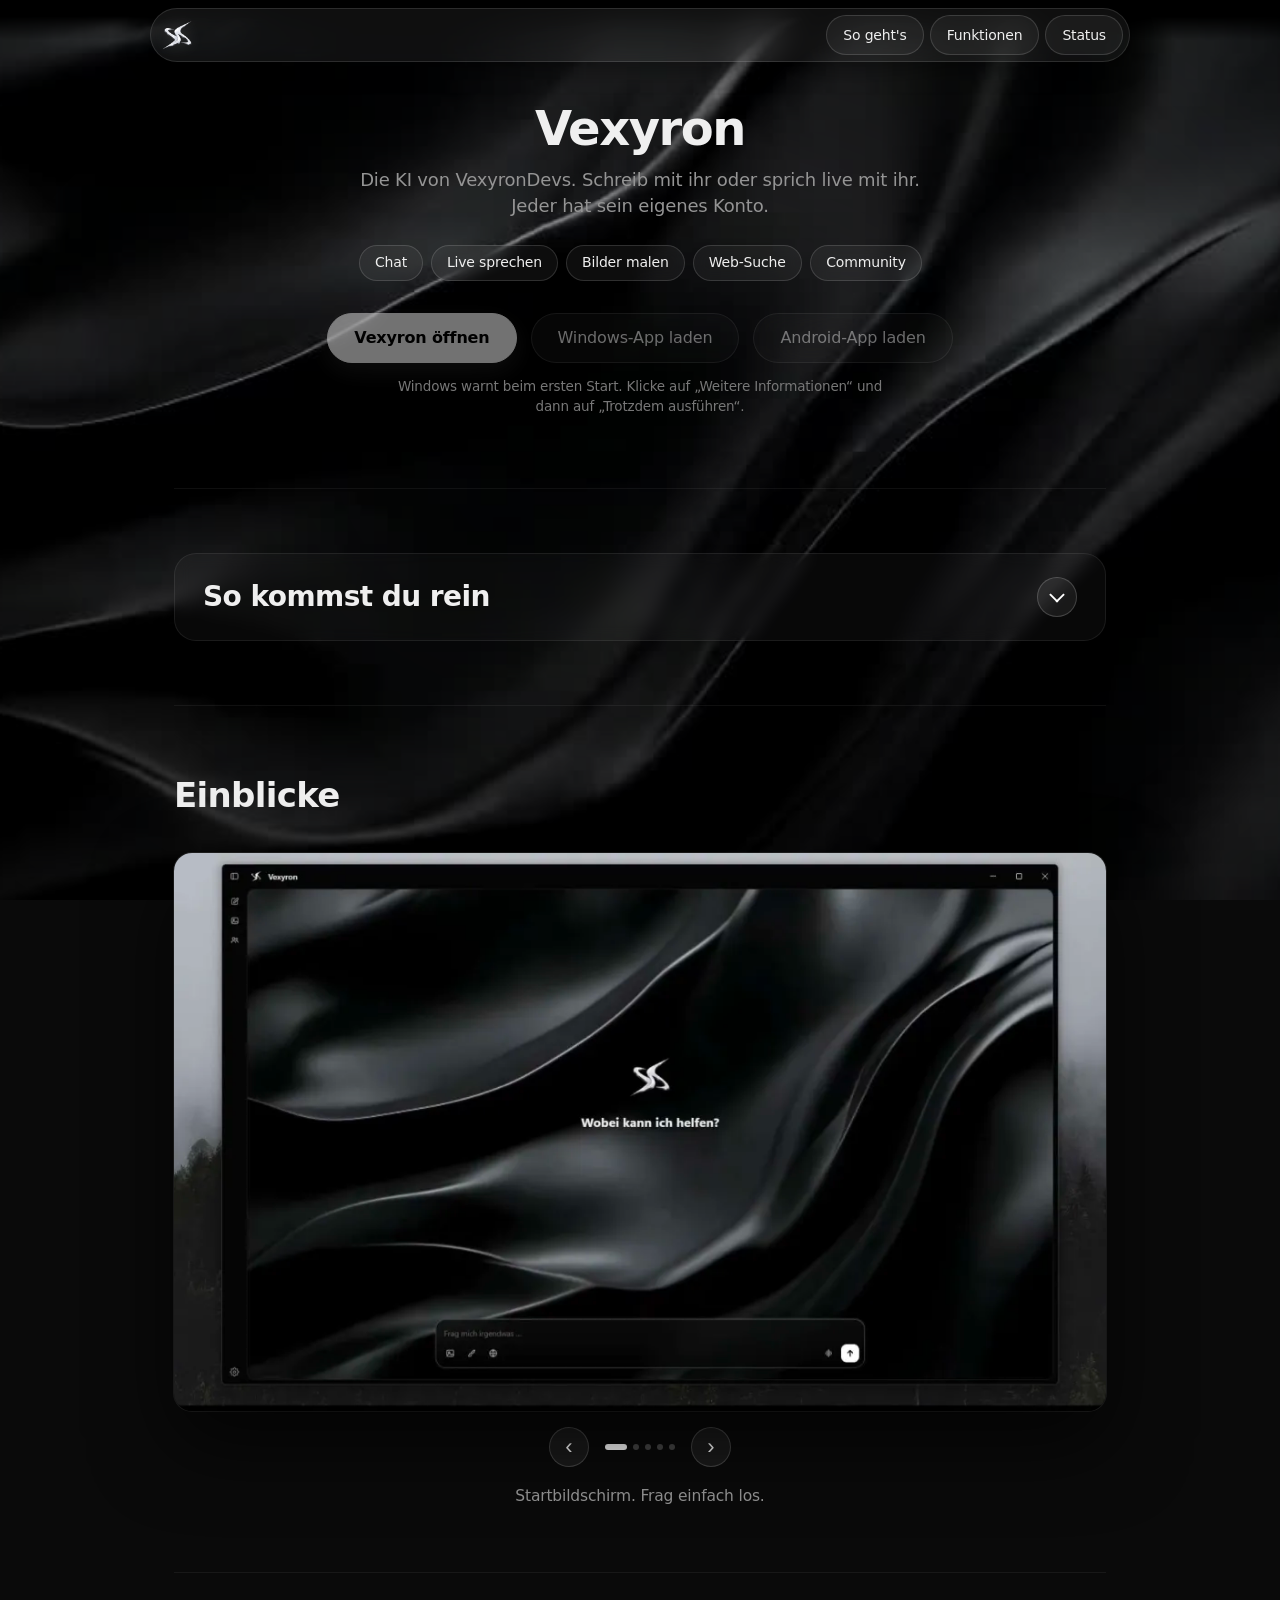
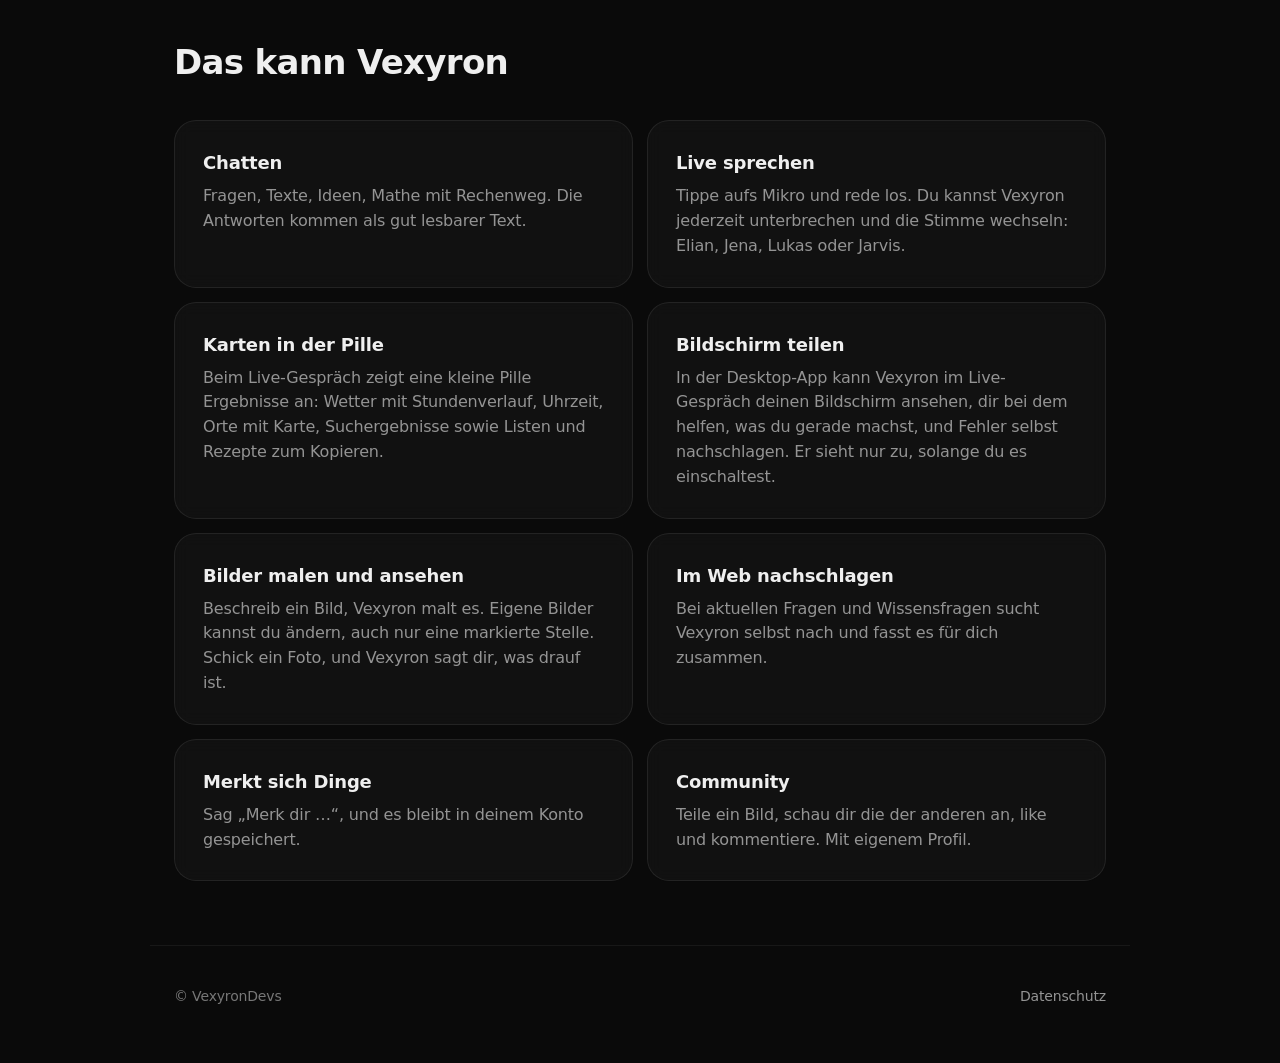
==== commit a218a83e: "Live: Karten in der Pille, Stimmen, Bildschirm teilen; Datenschutz um Standort und Bildschirm ergänz" ====
--- a/index.html
+++ b/index.html
@@ -349,9 +349,11 @@
     <h2>Das kann Vexyron</h2>
     <div class="cards">
       <div class="card"><b>Chatten</b><span>Fragen, Texte, Ideen, Mathe mit Rechenweg. Die Antworten kommen als gut lesbarer Text.</span></div>
-      <div class="card"><b>Live sprechen</b><span>Tippe aufs Mikro und rede los. Du kannst Vexyron jederzeit unterbrechen.</span></div>
+      <div class="card"><b>Live sprechen</b><span>Tippe aufs Mikro und rede los. Du kannst Vexyron jederzeit unterbrechen und die Stimme wechseln: Elian, Jena, Lukas oder Jarvis.</span></div>
+      <div class="card"><b>Karten in der Pille</b><span>Beim Live-Gespräch zeigt eine kleine Pille Ergebnisse an: Wetter mit Stundenverlauf, Uhrzeit, Orte mit Karte, Suchergebnisse sowie Listen und Rezepte zum Kopieren.</span></div>
+      <div class="card"><b>Bildschirm teilen</b><span>In der Desktop-App kann Vexyron im Live-Gespräch deinen Bildschirm ansehen, dir bei dem helfen, was du gerade machst, und Fehler selbst nachschlagen. Er sieht nur zu, solange du es einschaltest.</span></div>
       <div class="card"><b>Bilder malen und ansehen</b><span>Beschreib ein Bild, Vexyron malt es. Eigene Bilder kannst du ändern, auch nur eine markierte Stelle. Schick ein Foto, und Vexyron sagt dir, was drauf ist.</span></div>
-      <div class="card"><b>Im Web nachschlagen</b><span>Bei aktuellen Fragen sucht Vexyron selbst nach und fasst es für dich zusammen.</span></div>
+      <div class="card"><b>Im Web nachschlagen</b><span>Bei aktuellen Fragen und Wissensfragen sucht Vexyron selbst nach und fasst es für dich zusammen.</span></div>
       <div class="card"><b>Merkt sich Dinge</b><span>Sag „Merk dir …“, und es bleibt in deinem Konto gespeichert.</span></div>
       <div class="card"><b>Community</b><span>Teile ein Bild, schau dir die der anderen an, like und kommentiere. Mit eigenem Profil.</span></div>
     </div>
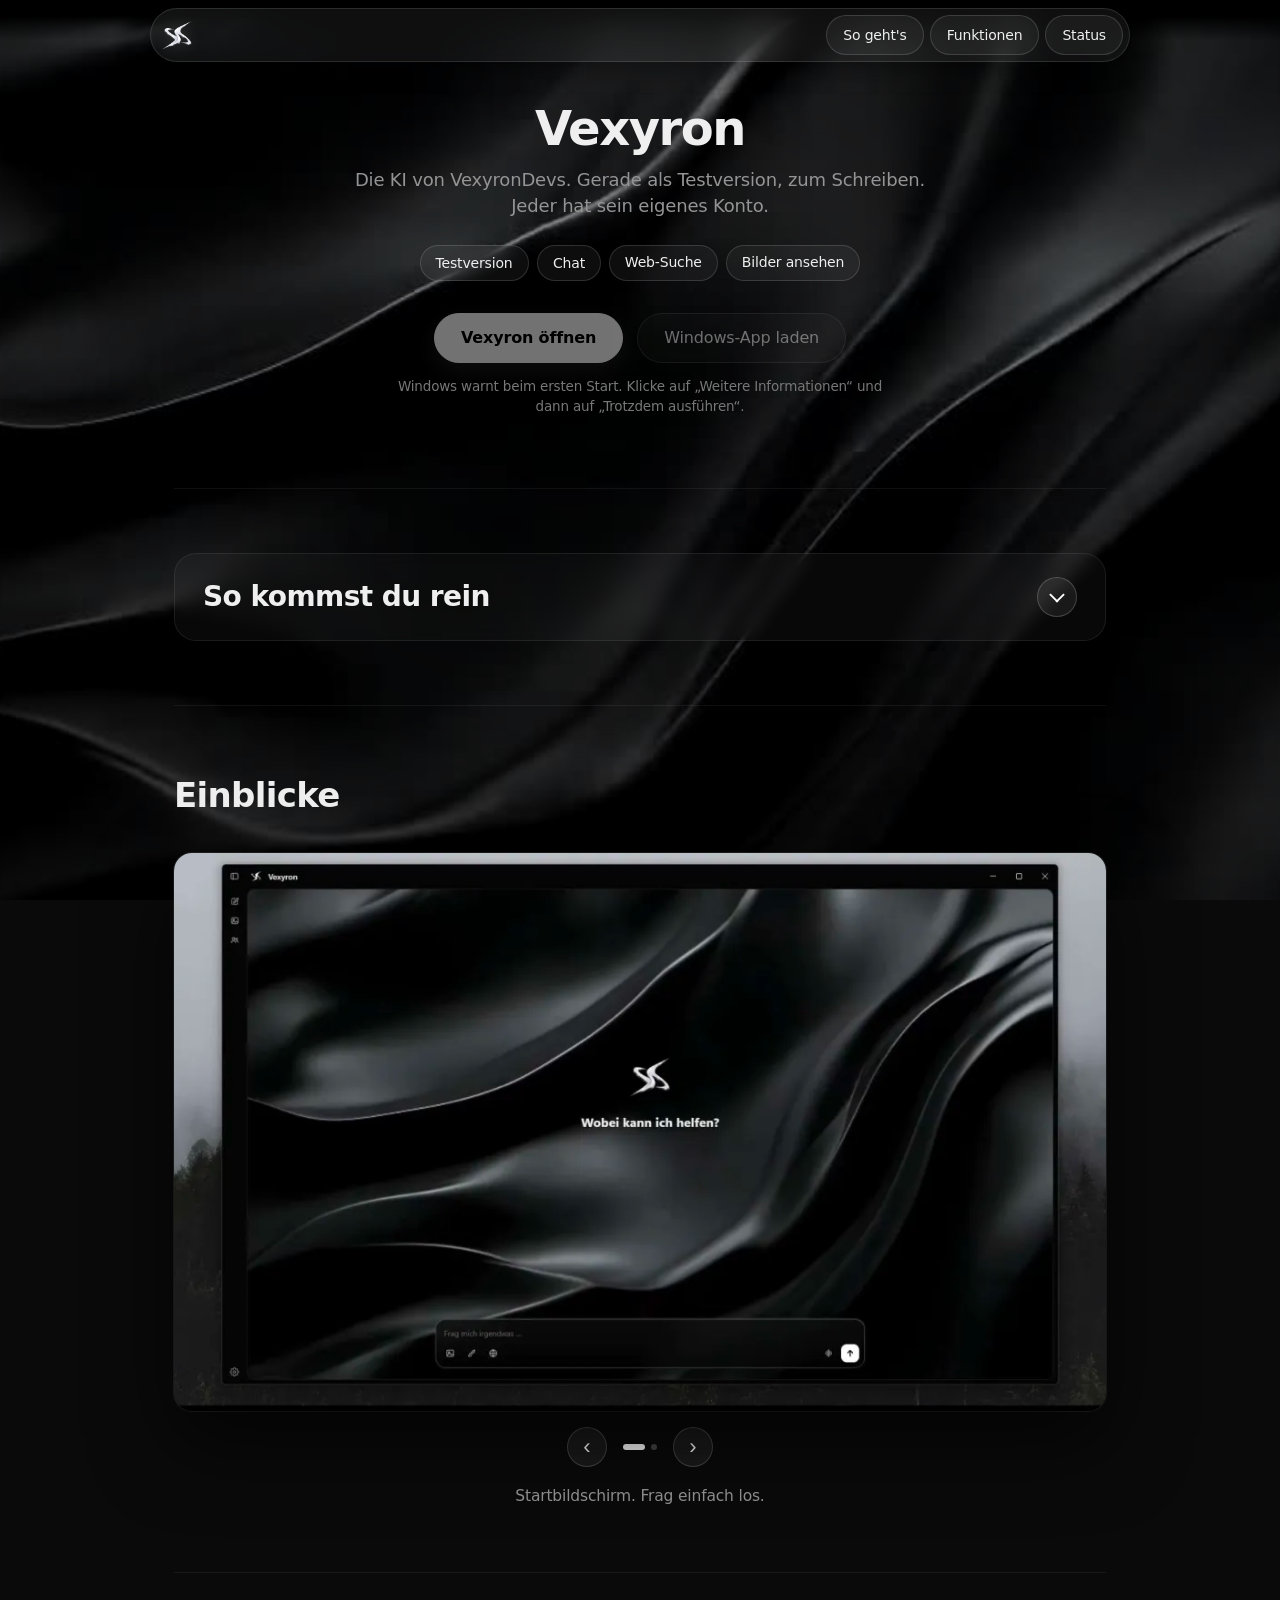
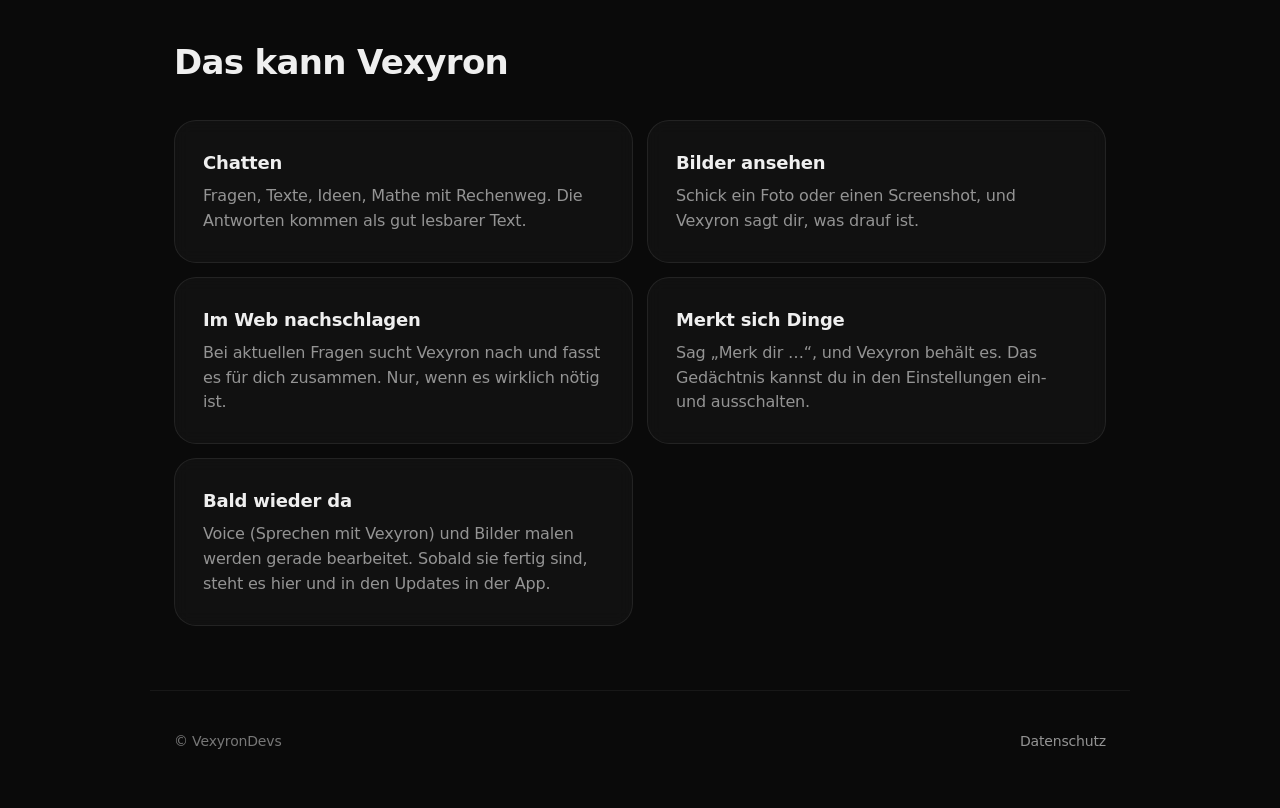
==== commit b9512c9d: "Webseite: Testversion, nur Schreiben" ====
--- a/index.html
+++ b/index.html
@@ -4,12 +4,12 @@
 <meta charset="utf-8">
 <meta name="viewport" content="width=device-width, initial-scale=1">
 <title>Vexyron</title>
-<meta name="description" content="Vexyron, die KI von VexyronDevs. Schreib mit ihr oder sprich live mit ihr. Jeder hat sein eigenes Konto.">
+<meta name="description" content="Vexyron, die KI von VexyronDevs. Gerade als Testversion zum Schreiben. Jeder hat sein eigenes Konto.">
 <meta name="theme-color" content="#080808">
 <link rel="icon" href="favicon.png">
 <meta property="og:type" content="website">
 <meta property="og:title" content="Vexyron">
-<meta property="og:description" content="Die KI von VexyronDevs. Schreib mit ihr, sprich live mit ihr, lass sie Bilder malen.">
+<meta property="og:description" content="Die KI von VexyronDevs. Gerade als Testversion zum Schreiben.">
 <meta property="og:image" content="https://vexyrondev.github.io/VexyronDevs/Screenshot_20261027_005911_Gallery.webp">
 <style>
 :root {
@@ -298,12 +298,12 @@
 <main>
   <section class="hero">
     <h1>Vexyron</h1>
-    <p class="lead">Die KI von VexyronDevs. Schreib mit ihr oder sprich live mit ihr. <br>Jeder hat sein eigenes Konto.</p>
-    <div class="chips"><span>Chat</span><span>Live sprechen</span><span>Bilder malen</span><span>Web-Suche</span><span>Community</span></div>
+    <p class="lead">Die KI von VexyronDevs. Gerade als Testversion, zum Schreiben. <br>Jeder hat sein eigenes Konto.</p>
+    <div class="chips"><span>Testversion</span><span>Chat</span><span>Web-Suche</span><span>Bilder ansehen</span></div>
     <div class="cta" id="download">
       <a class="btn primary" id="open" href="#" aria-disabled="true">Vexyron öffnen</a>
       <a class="btn" id="win" href="#" aria-disabled="true">Windows-App laden</a>
-      <a class="btn" id="apk" href="#" aria-disabled="true">Android-App laden</a>
+      <a class="btn" id="apk" href="#" aria-disabled="true" style="display:none">Android-App laden</a>
     </div>
     <p class="winhint">Windows warnt beim ersten Start. Klicke auf „Weitere Informationen“ und dann auf „Trotzdem ausführen“.</p>
   </section>
@@ -318,7 +318,7 @@
         <li><b>Loslegen</b><span>Schreib los. Beim nächsten Mal meldest du dich nur noch an.</span></li>
       </ol>
       <div class="note">
-        <b>Handy und PC:</b> Lade die Android-App oben und öffne sie. Am PC: Lade die Windows-App, öffne die Datei und folge dem Installationsfenster.
+        <b>Am PC:</b> Lade die Windows-App, öffne die Datei und folge dem Installationsfenster. Das ist eine Testversion: Gerade geht nur Schreiben. Voice, Bilder malen und die Handy-App kommen später.
       </div>
       </div>
     </details>
@@ -331,9 +331,6 @@
         <div class="gallery-track">
           <div class="gallery-slide" data-cap="Startbildschirm. Frag einfach los."><img src="Screenshot_20261027_005911_Gallery.webp" alt="Chat-Startbildschirm" width="1024" height="613"></div>
           <div class="gallery-slide" data-cap="Antworten als gut lesbarer Text, mit Listen und Rechenweg."><img src="Screenshot_20261027_004942_Gallery.webp" alt="Chat mit Antwort" width="1024" height="613" loading="lazy"></div>
-          <div class="gallery-slide" data-cap="Beschreib ein Bild, Vexyron malt es direkt im Chat."><img src="Screenshot_20261027_004553_Gallery.webp" alt="Bildgenerierung" width="1024" height="613" loading="lazy"></div>
-          <div class="gallery-slide" data-cap="Alle deine Bilder an einem Ort, privat in deinem Konto."><img src="Screenshot_20261027_004717_Gallery.webp" alt="Bildergalerie" width="1024" height="613" loading="lazy"></div>
-          <div class="gallery-slide" data-cap="Live sprechen: Tippe aufs Mikro und rede los."><img src="Screenshot_20261027_005059_Gallery.webp" alt="Sprachmodus" width="1024" height="613" loading="lazy"></div>
         </div>
       </div>
       <div class="gallery-controls">
@@ -349,13 +346,10 @@
     <h2>Das kann Vexyron</h2>
     <div class="cards">
       <div class="card"><b>Chatten</b><span>Fragen, Texte, Ideen, Mathe mit Rechenweg. Die Antworten kommen als gut lesbarer Text.</span></div>
-      <div class="card"><b>Live sprechen</b><span>Tippe aufs Mikro und rede los. Du kannst Vexyron jederzeit unterbrechen und die Stimme wechseln: Elian, Jena, Lukas oder Jarvis.</span></div>
-      <div class="card"><b>Karten in der Pille</b><span>Beim Live-Gespräch zeigt eine kleine Pille Ergebnisse an: Wetter mit Stundenverlauf, Uhrzeit, Orte mit Karte, Suchergebnisse sowie Listen und Rezepte zum Kopieren.</span></div>
-      <div class="card"><b>Bildschirm teilen</b><span>In der Desktop-App kann Vexyron im Live-Gespräch deinen Bildschirm ansehen, dir bei dem helfen, was du gerade machst, und Fehler selbst nachschlagen. Er sieht nur zu, solange du es einschaltest.</span></div>
-      <div class="card"><b>Bilder malen und ansehen</b><span>Beschreib ein Bild, Vexyron malt es. Eigene Bilder kannst du ändern, auch nur eine markierte Stelle. Schick ein Foto, und Vexyron sagt dir, was drauf ist.</span></div>
-      <div class="card"><b>Im Web nachschlagen</b><span>Bei aktuellen Fragen und Wissensfragen sucht Vexyron selbst nach und fasst es für dich zusammen.</span></div>
-      <div class="card"><b>Merkt sich Dinge</b><span>Sag „Merk dir …“, und es bleibt in deinem Konto gespeichert.</span></div>
-      <div class="card"><b>Community</b><span>Teile ein Bild, schau dir die der anderen an, like und kommentiere. Mit eigenem Profil.</span></div>
+      <div class="card"><b>Bilder ansehen</b><span>Schick ein Foto oder einen Screenshot, und Vexyron sagt dir, was drauf ist.</span></div>
+      <div class="card"><b>Im Web nachschlagen</b><span>Bei aktuellen Fragen sucht Vexyron nach und fasst es für dich zusammen. Nur, wenn es wirklich nötig ist.</span></div>
+      <div class="card"><b>Merkt sich Dinge</b><span>Sag „Merk dir …“, und Vexyron behält es. Das Gedächtnis kannst du in den Einstellungen ein- und ausschalten.</span></div>
+      <div class="card"><b>Bald wieder da</b><span>Voice (Sprechen mit Vexyron) und Bilder malen werden gerade bearbeitet. Sobald sie fertig sind, steht es hier und in den Updates in der App.</span></div>
     </div>
   </section>
 </main>
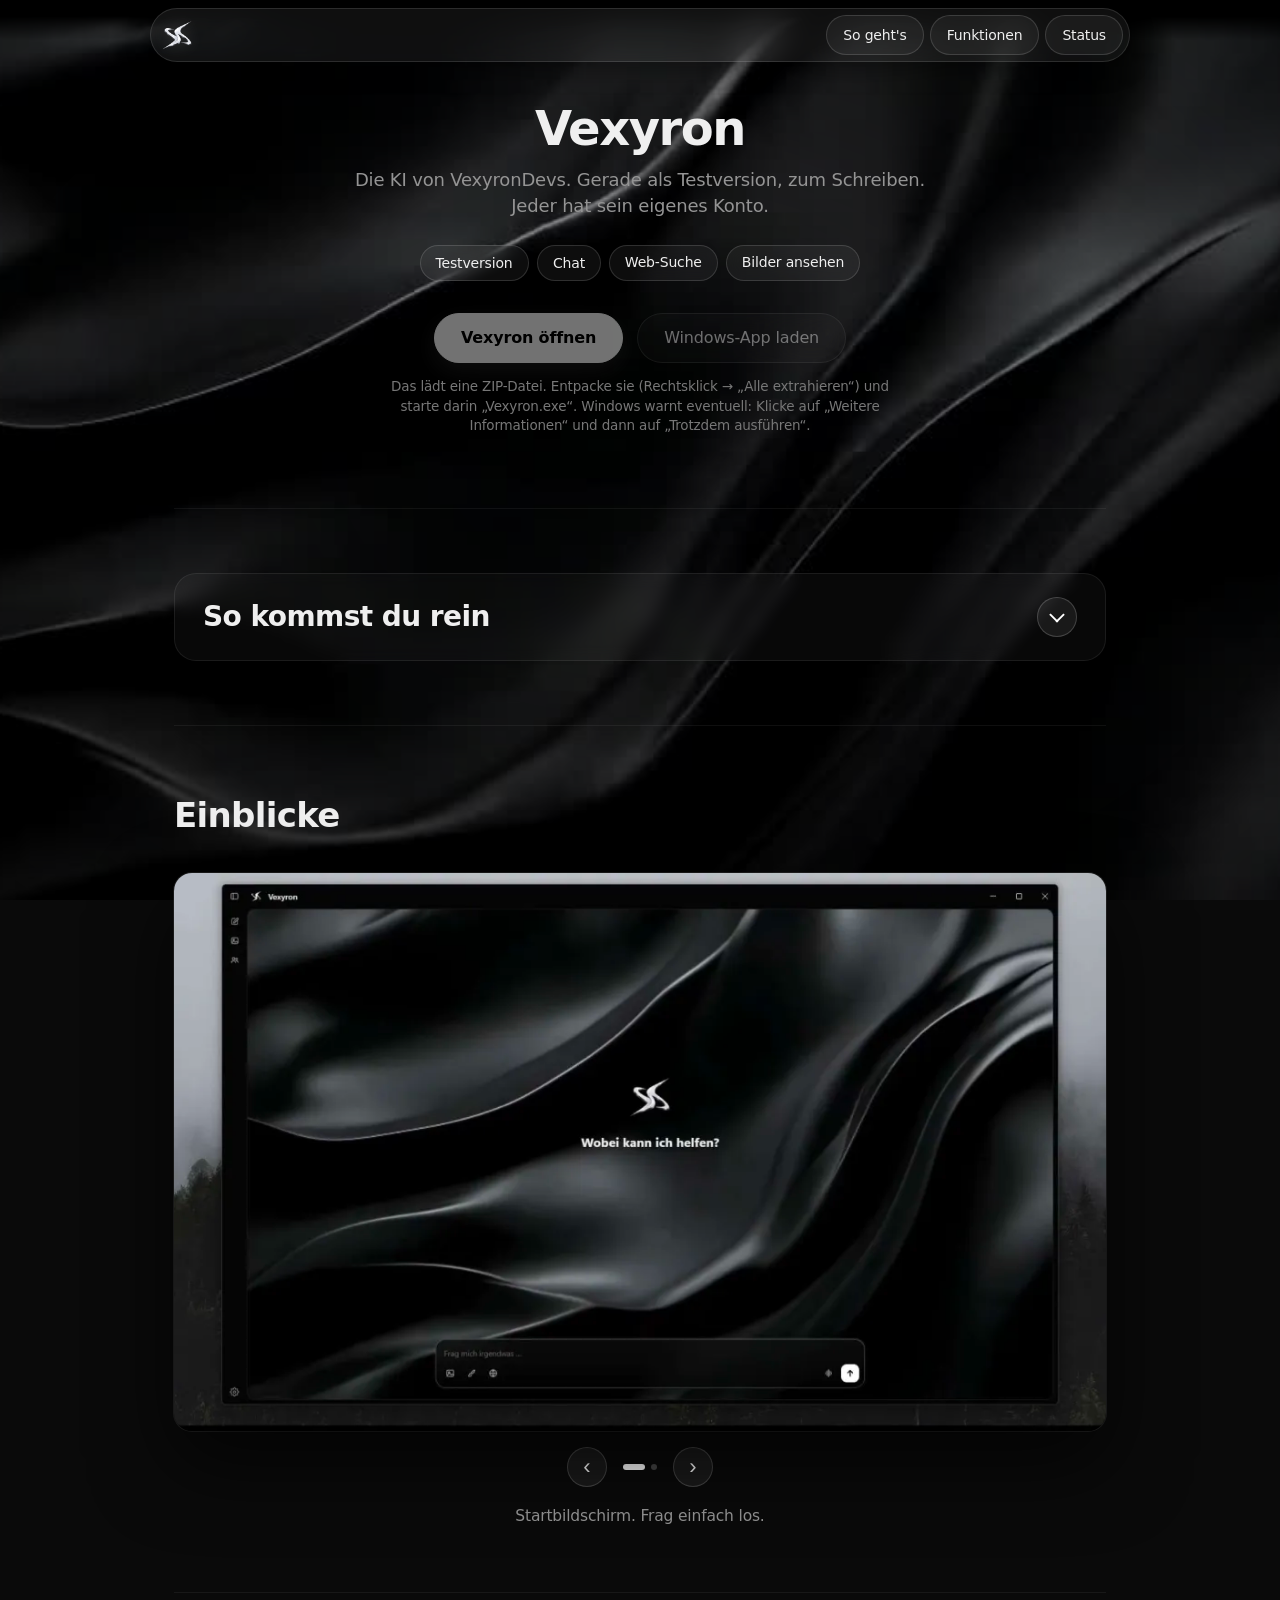
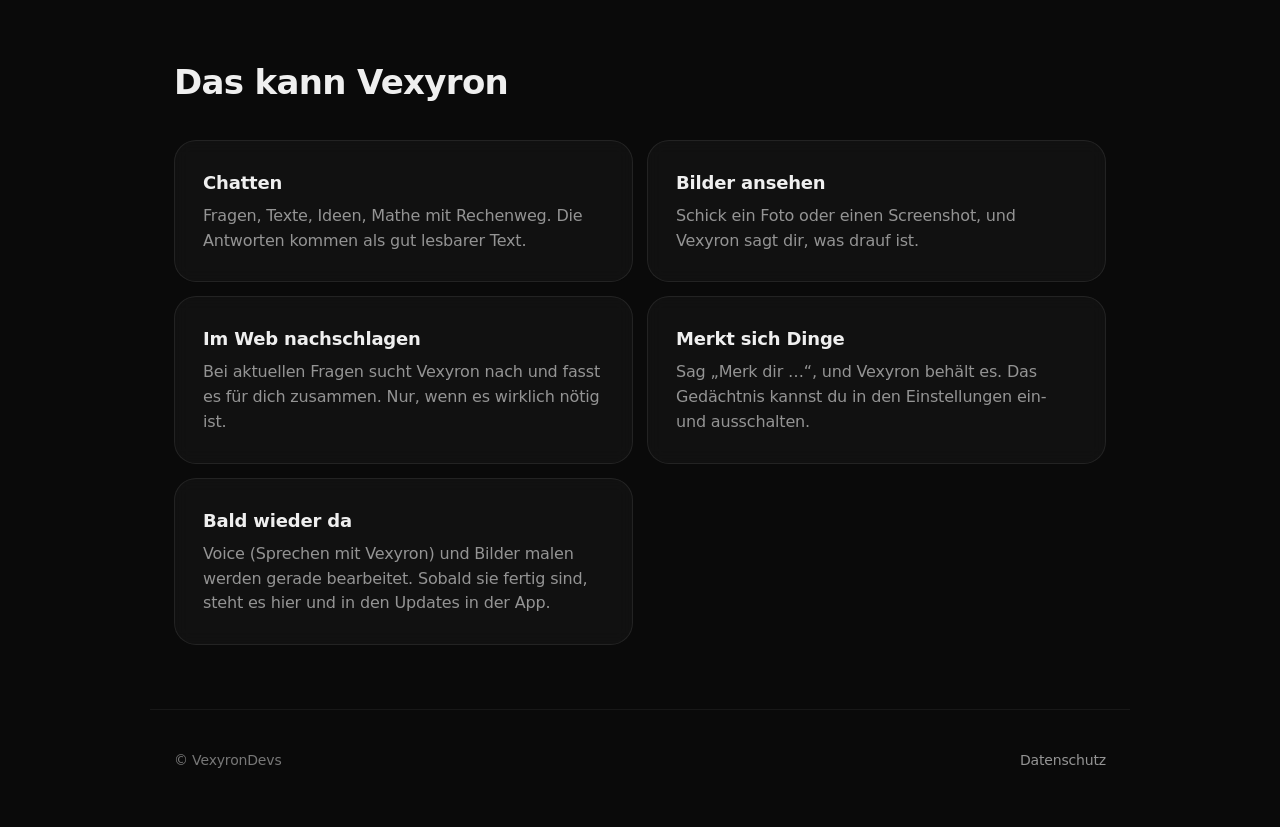
==== commit b1e35018: "Windows-App: ZIP statt selbstentpackende EXE" ====
--- a/index.html
+++ b/index.html
@@ -305,7 +305,7 @@
       <a class="btn" id="win" href="#" aria-disabled="true">Windows-App laden</a>
       <a class="btn" id="apk" href="#" aria-disabled="true" style="display:none">Android-App laden</a>
     </div>
-    <p class="winhint">Windows warnt beim ersten Start. Klicke auf „Weitere Informationen“ und dann auf „Trotzdem ausführen“.</p>
+    <p class="winhint">Das lädt eine ZIP-Datei. Entpacke sie (Rechtsklick → „Alle extrahieren“) und starte darin „Vexyron.exe“. Windows warnt eventuell: Klicke auf „Weitere Informationen“ und dann auf „Trotzdem ausführen“.</p>
   </section>
 
   <section id="so" class="block reveal">
@@ -318,7 +318,7 @@
         <li><b>Loslegen</b><span>Schreib los. Beim nächsten Mal meldest du dich nur noch an.</span></li>
       </ol>
       <div class="note">
-        <b>Am PC:</b> Lade die Windows-App, öffne die Datei und folge dem Installationsfenster. Das ist eine Testversion: Gerade geht nur Schreiben. Voice, Bilder malen und die Handy-App kommen später.
+        <b>Am PC:</b> Lade die Windows-App (eine ZIP-Datei), entpacke sie und starte darin „Vexyron.exe“. Das Fenster führt dich durch die Installation. Das ist eine Testversion: Gerade geht nur Schreiben. Voice, Bilder malen und die Handy-App kommen später.
       </div>
       </div>
     </details>
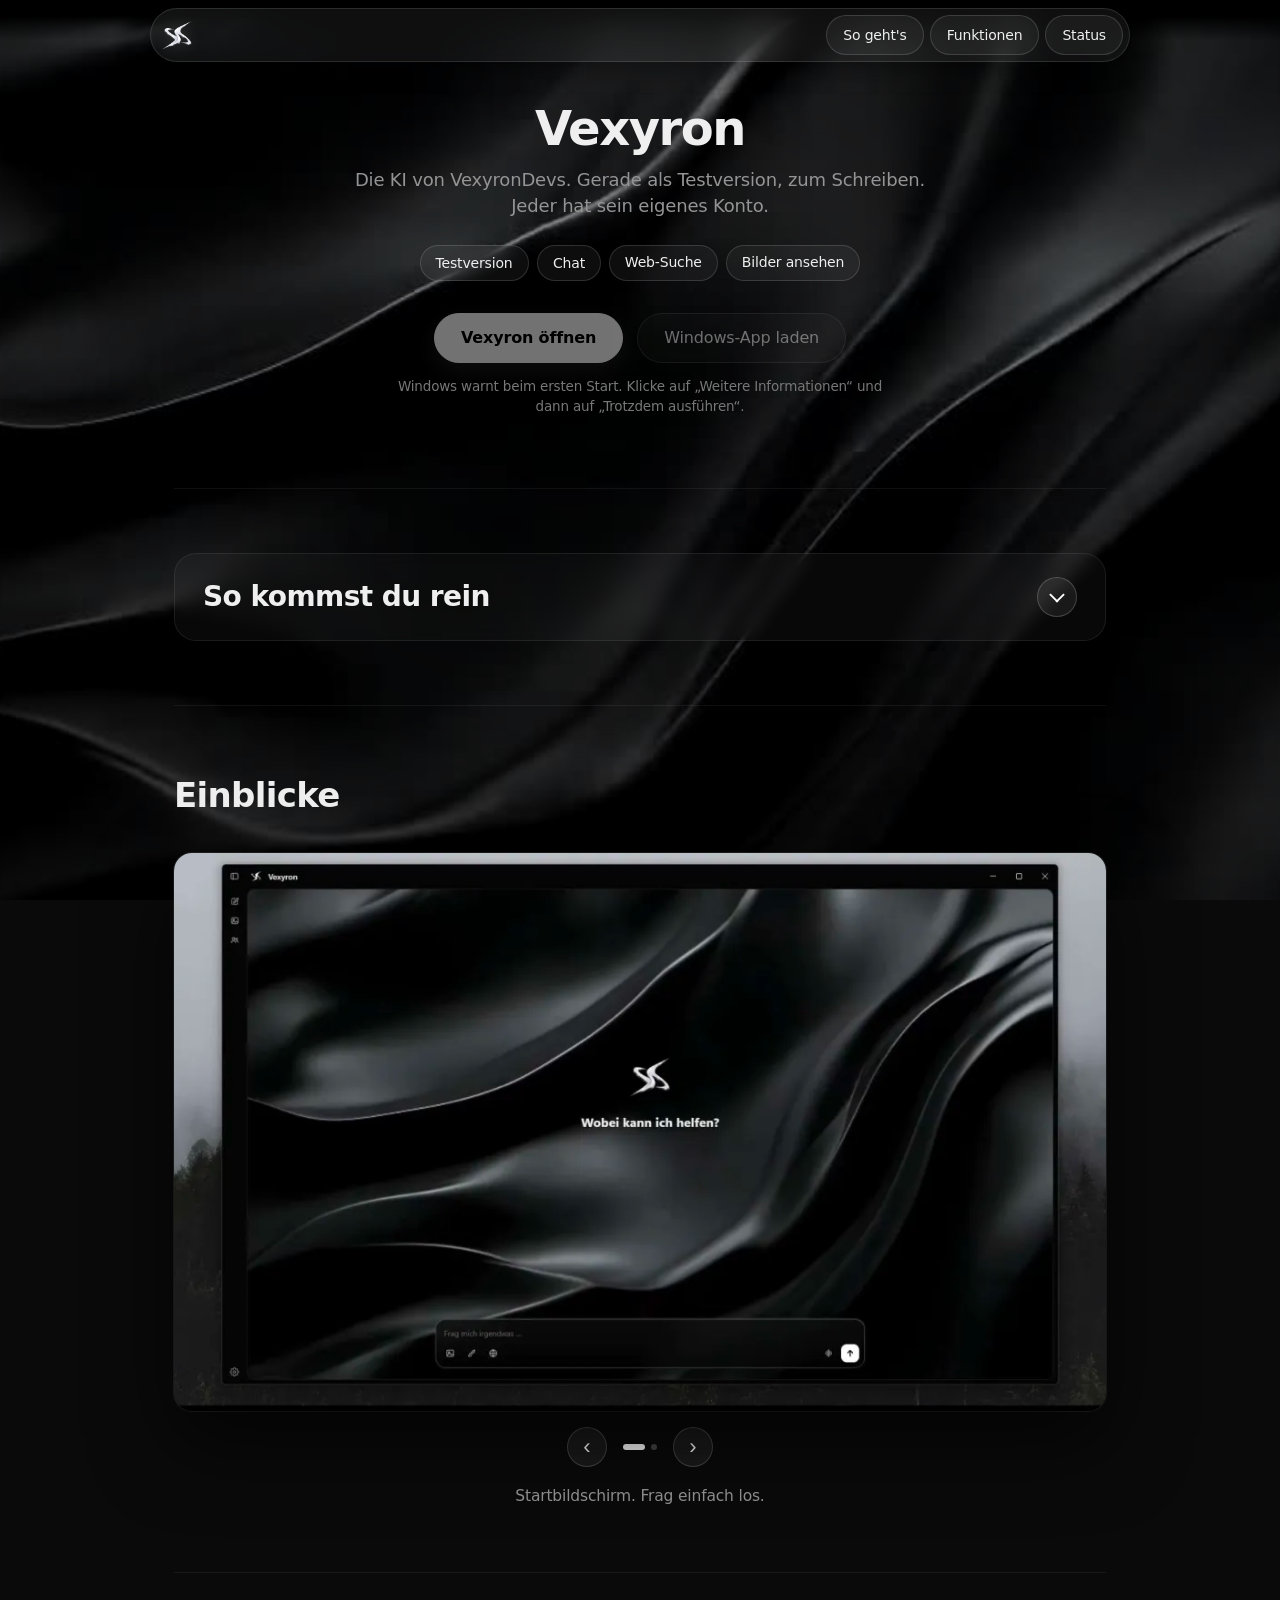
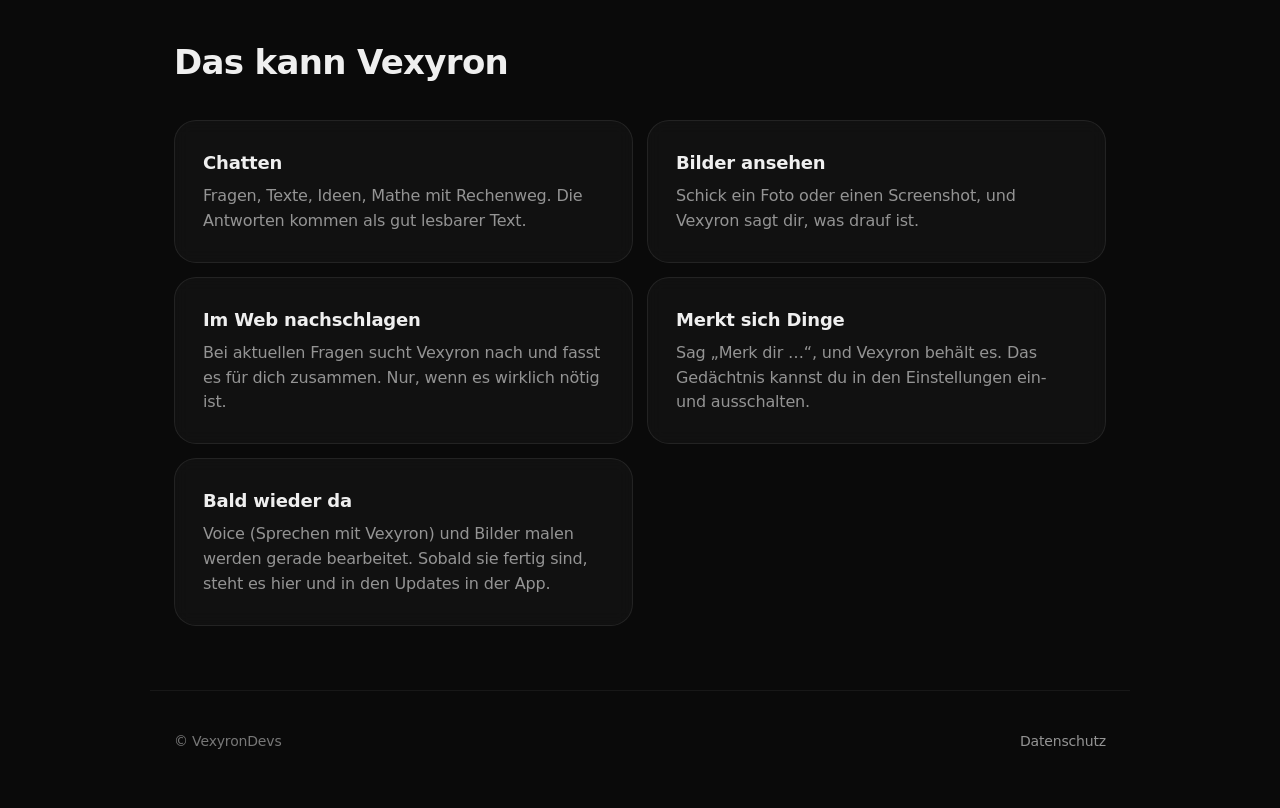
==== commit 302d7790: "Windows-App: normaler Inno-Setup-Installer statt selbstentpackender EXE" ====
--- a/index.html
+++ b/index.html
@@ -305,7 +305,7 @@
       <a class="btn" id="win" href="#" aria-disabled="true">Windows-App laden</a>
       <a class="btn" id="apk" href="#" aria-disabled="true" style="display:none">Android-App laden</a>
     </div>
-    <p class="winhint">Das lädt eine ZIP-Datei. Entpacke sie (Rechtsklick → „Alle extrahieren“) und starte darin „Vexyron.exe“. Windows warnt eventuell: Klicke auf „Weitere Informationen“ und dann auf „Trotzdem ausführen“.</p>
+    <p class="winhint">Windows warnt beim ersten Start. Klicke auf „Weitere Informationen“ und dann auf „Trotzdem ausführen“.</p>
   </section>
 
   <section id="so" class="block reveal">
@@ -318,7 +318,7 @@
         <li><b>Loslegen</b><span>Schreib los. Beim nächsten Mal meldest du dich nur noch an.</span></li>
       </ol>
       <div class="note">
-        <b>Am PC:</b> Lade die Windows-App (eine ZIP-Datei), entpacke sie und starte darin „Vexyron.exe“. Das Fenster führt dich durch die Installation. Das ist eine Testversion: Gerade geht nur Schreiben. Voice, Bilder malen und die Handy-App kommen später.
+        <b>Am PC:</b> Lade die Windows-App, öffne die Datei und folge dem Installationsfenster. Das ist eine Testversion: Gerade geht nur Schreiben. Voice, Bilder malen und die Handy-App kommen später.
       </div>
       </div>
     </details>
